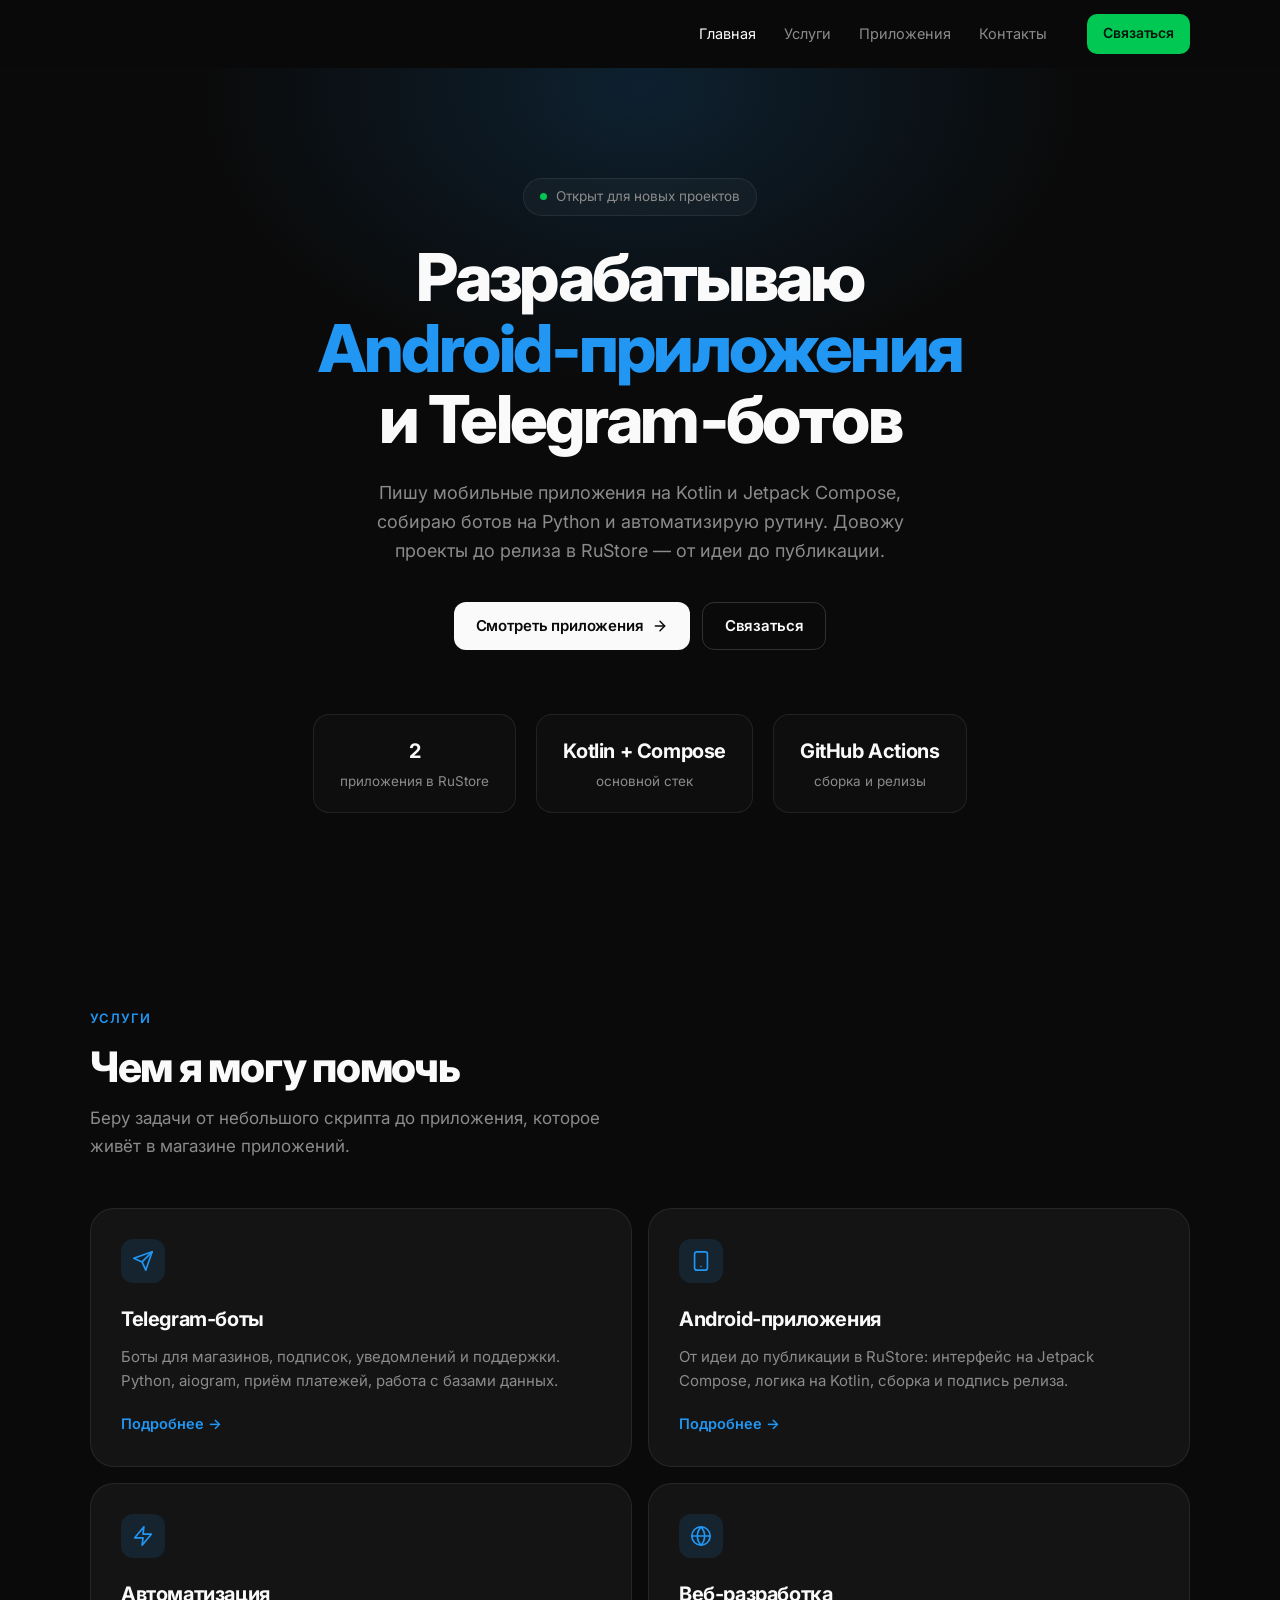
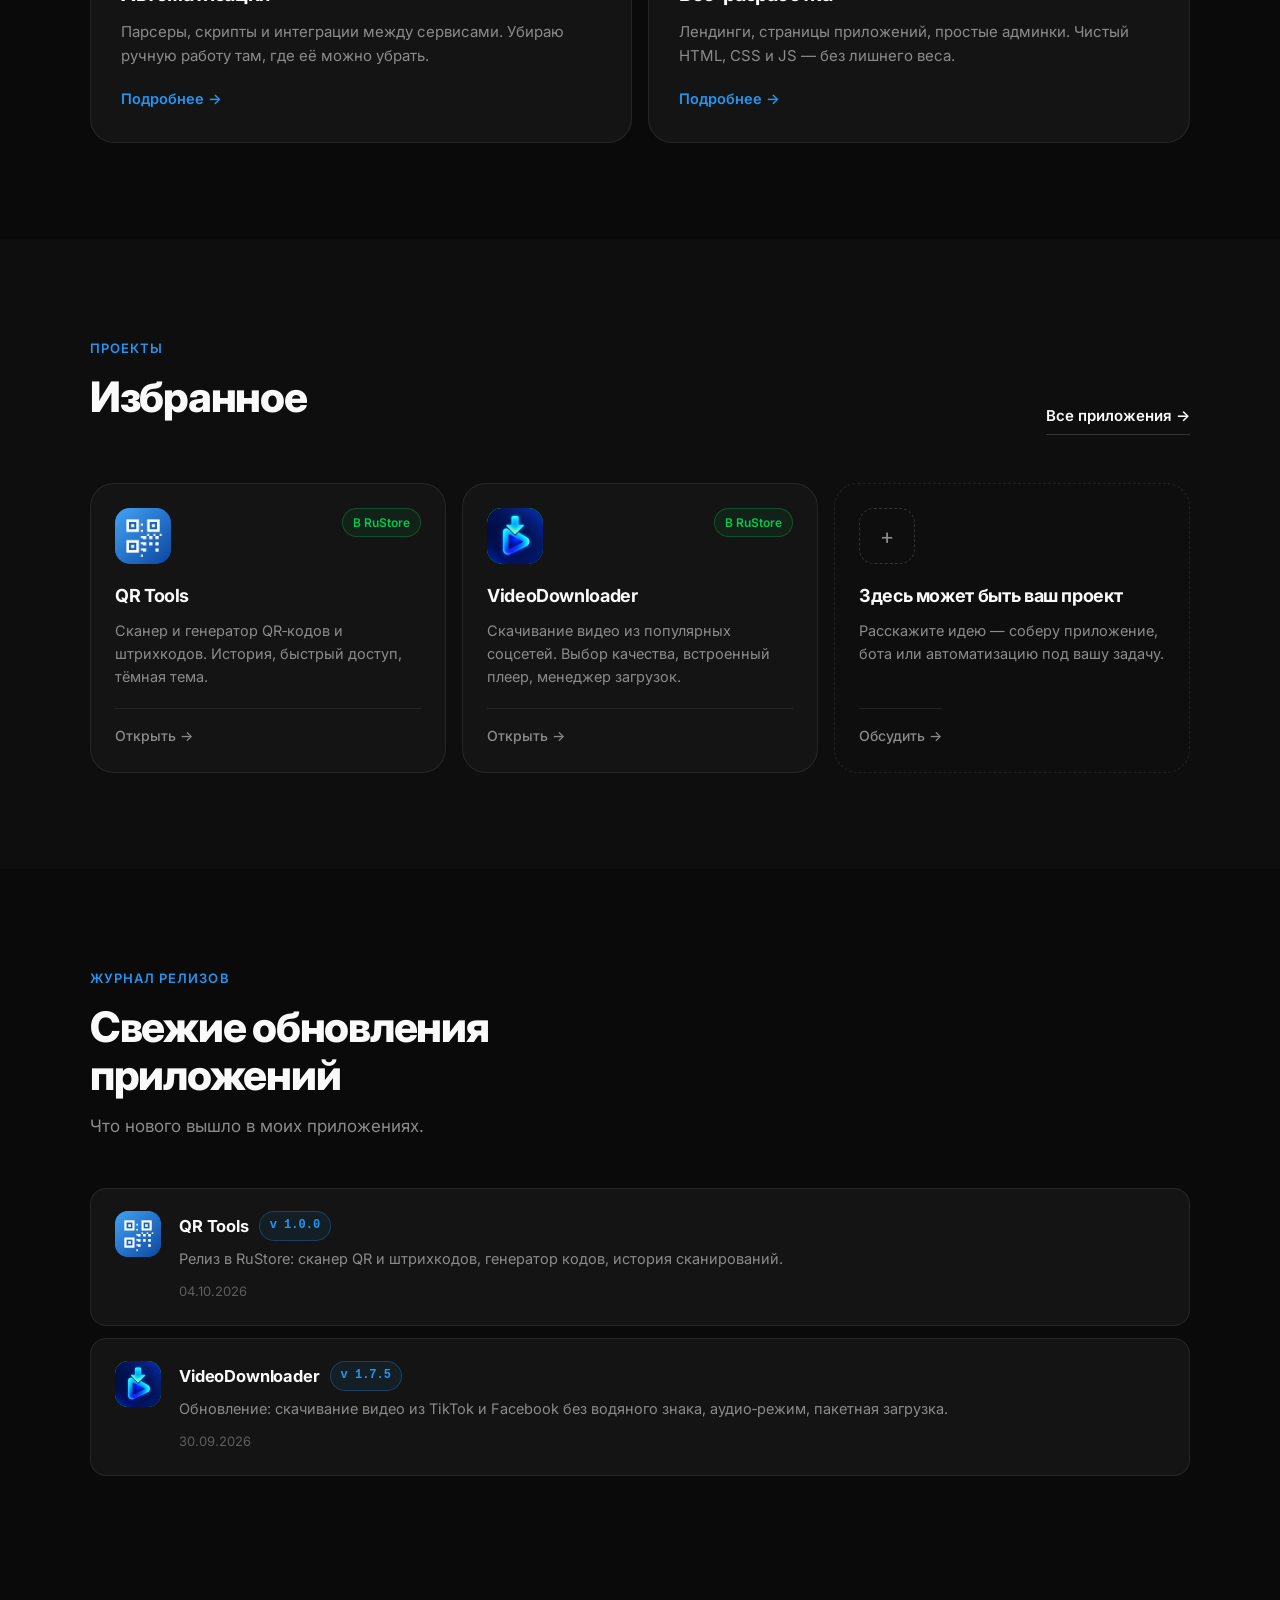
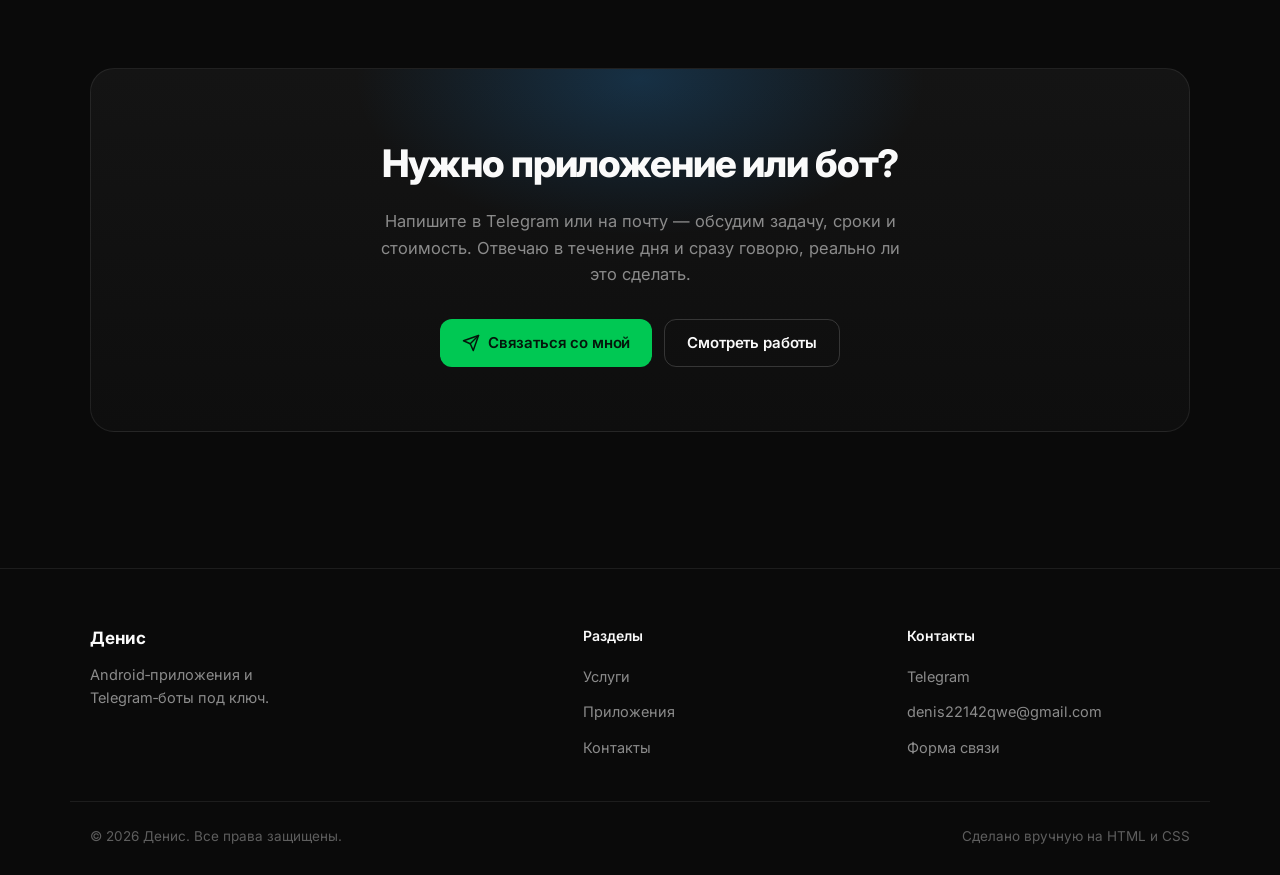
==== index.html @ f5b1c67b "Add files via upload" ====
<!DOCTYPE html>
<html lang="ru">
<head>
<meta charset="UTF-8">
<meta name="viewport" content="width=device-width, initial-scale=1">
<meta name="theme-color" content="#0A0A0A">
<title>Денис — Android-разработчик и Telegram-боты</title>
<meta name="description" content="Разработка Android-приложений на Kotlin и Telegram-ботов на Python. Публикация в RuStore под ключ. Скачать APK и связаться напрямую.">
<meta name="keywords" content="android разработчик, telegram бот, kotlin, jetpack compose, python, rustore, разработка приложений, автоматизация">

<!-- Подтверждение прав в Яндекс.Вебмастере -->
<meta name="yandex-verification" content="f830a8790a39e8c9" />
  
<link rel="preconnect" href="https://fonts.googleapis.com">
<link rel="preconnect" href="https://fonts.gstatic.com" crossorigin>
<link href="https://fonts.googleapis.com/css2?family=Inter:wght@400;500;600;700;800&display=swap" rel="stylesheet">

<link rel="icon" href="data:image/svg+xml,<svg xmlns='http://www.w3.org/2000/svg' viewBox='0 0 100 100'><rect width='100' height='100' rx='24' fill='%232196F3'/><text x='50' y='70' font-size='58' font-family='Arial' font-weight='bold' fill='white' text-anchor='middle'>Д</text></svg>">

<link rel="stylesheet" href="assets/css/style.css">
</head>
<body>

<!-- ==================== ШАПКА ==================== -->
<header class="header" id="header">
  <div class="container header__inner">

    <nav class="nav" id="nav">
      <ul class="nav__list">
        <li><a class="nav__link is-active" href="index.html">Главная</a></li>
        <li><a class="nav__link" href="services.html">Услуги</a></li>
        <li><a class="nav__link" href="apps.html">Приложения</a></li>
        <li><a class="nav__link" href="contacts.html">Контакты</a></li>
      </ul>
      <button class="btn btn--primary btn--sm nav__cta js-contact">Связаться</button>
    </nav>

    <button class="burger" id="burger" aria-label="Открыть меню" aria-expanded="false" aria-controls="nav">
      <span></span><span></span><span></span>
    </button>

  </div>
</header>

<main>

  <!-- ==================== HERO ==================== -->
  <section class="hero">
    <div class="container hero__inner">

      <div class="hero__badge reveal">
        <span class="dot"></span>
        Открыт для новых проектов
      </div>

      <h1 class="hero__title reveal" style="transition-delay:.06s">
        Разрабатываю <span class="text-accent">Android‑приложения</span><br>
        и Telegram‑ботов
      </h1>

      <p class="hero__subtitle reveal" style="transition-delay:.12s">
        Пишу мобильные приложения на Kotlin и Jetpack Compose, собираю ботов на Python
        и автоматизирую рутину. Довожу проекты до релиза в RuStore — от идеи до публикации.
      </p>

      <div class="hero__actions reveal" style="transition-delay:.18s">
        <a href="apps.html" class="btn btn--light">
          Смотреть приложения
          <svg width="16" height="16" viewBox="0 0 24 24" fill="none" stroke="currentColor" stroke-width="2.2" stroke-linecap="round" stroke-linejoin="round"><path d="M5 12h14"/><path d="m12 5 7 7-7 7"/></svg>
        </a>
        <button class="btn btn--ghost js-contact">Связаться</button>
      </div>

      <div class="hero__stats reveal" style="transition-delay:.24s">
        <div class="stat">
          <div class="stat__value">2</div>
          <div class="stat__label">приложения в RuStore</div>
        </div>
        <div class="stat">
          <div class="stat__value">Kotlin + Compose</div>
          <div class="stat__label">основной стек</div>
        </div>
        <div class="stat">
          <div class="stat__value">GitHub Actions</div>
          <div class="stat__label">сборка и релизы</div>
        </div>
      </div>

    </div>
  </section>

  <!-- ==================== УСЛУГИ ==================== -->
  <section class="section">
    <div class="container">

      <div class="section-head reveal">
        <span class="eyebrow">Услуги</span>
        <h2 class="section-title">Чем я могу помочь</h2>
        <p class="section-sub">Беру задачи от небольшого скрипта до приложения, которое живёт в магазине приложений.</p>
      </div>

      <div class="bento">

        <a href="services.html#bots" class="card reveal">
          <div class="card__icon">
            <svg viewBox="0 0 24 24" fill="none" stroke="currentColor" stroke-width="1.8" stroke-linecap="round" stroke-linejoin="round"><path d="M22 2 11 13"/><path d="M22 2 15 22l-4-9-9-4 20-7z"/></svg>
          </div>
          <h3 class="card__title">Telegram‑боты</h3>
          <p class="card__text">Боты для магазинов, подписок, уведомлений и поддержки. Python, aiogram, приём платежей, работа с базами данных.</p>
          <span class="card__link">Подробнее →</span>
        </a>

        <a href="services.html#android" class="card reveal" style="transition-delay:.08s">
          <div class="card__icon">
            <svg viewBox="0 0 24 24" fill="none" stroke="currentColor" stroke-width="1.8" stroke-linecap="round" stroke-linejoin="round"><rect x="5" y="2" width="14" height="20" rx="2.5"/><path d="M12 18h.01"/></svg>
          </div>
          <h3 class="card__title">Android‑приложения</h3>
          <p class="card__text">От идеи до публикации в RuStore: интерфейс на Jetpack Compose, логика на Kotlin, сборка и подпись релиза.</p>
          <span class="card__link">Подробнее →</span>
        </a>

        <a href="services.html#automation" class="card reveal" style="transition-delay:.16s">
          <div class="card__icon">
            <svg viewBox="0 0 24 24" fill="none" stroke="currentColor" stroke-width="1.8" stroke-linecap="round" stroke-linejoin="round"><polygon points="13 2 3 14 12 14 11 22 21 10 12 10 13 2"/></svg>
          </div>
          <h3 class="card__title">Автоматизация</h3>
          <p class="card__text">Парсеры, скрипты и интеграции между сервисами. Убираю ручную работу там, где её можно убрать.</p>
          <span class="card__link">Подробнее →</span>
        </a>

        <a href="services.html#web" class="card reveal" style="transition-delay:.24s">
          <div class="card__icon">
            <svg viewBox="0 0 24 24" fill="none" stroke="currentColor" stroke-width="1.8" stroke-linecap="round" stroke-linejoin="round"><circle cx="12" cy="12" r="10"/><path d="M2 12h20"/><path d="M12 2a15.3 15.3 0 0 1 4 10 15.3 15.3 0 0 1-4 10 15.3 15.3 0 0 1-4-10 15.3 15.3 0 0 1 4-10z"/></svg>
          </div>
          <h3 class="card__title">Веб‑разработка</h3>
          <p class="card__text">Лендинги, страницы приложений, простые админки. Чистый HTML, CSS и JS — без лишнего веса.</p>
          <span class="card__link">Подробнее →</span>
        </a>

      </div>
    </div>
  </section>

  <!-- ==================== ИЗБРАННЫЕ ПРОЕКТЫ ==================== -->
  <section class="section section--soft">
    <div class="container">

      <div class="section-head section-head--row reveal">
        <div>
          <span class="eyebrow">Проекты</span>
          <h2 class="section-title">Избранное</h2>
        </div>
        <a href="apps.html" class="link-arrow">Все приложения →</a>
      </div>

      <div class="grid grid--3">

        <a href="apps.html#qr-tools" class="app-card reveal">
          <div class="app-card__head">
            <div class="app-icon app-icon--qr">
              <img src="assets/img/apps/qr-tools/0.png" alt="QR Tools">
            </div>
            <span class="badge badge--green">В RuStore</span>
          </div>
          <h3 class="app-card__title">QR Tools</h3>
          <p class="app-card__text">Сканер и генератор QR‑кодов и штрихкодов. История, быстрый доступ, тёмная тема.</p>
          <div class="app-card__foot">
            <span class="app-card__more">Открыть →</span>
          </div>
        </a>

        <a href="apps.html#video-downloader" class="app-card reveal" style="transition-delay:.08s">
          <div class="app-card__head">
            <div class="app-icon app-icon--vd">
              <img src="assets/img/apps/video-downloader/0.png" alt="VideoDownloader">
            </div>
            <span class="badge badge--green">В RuStore</span>
          </div>
          <h3 class="app-card__title">VideoDownloader</h3>
          <p class="app-card__text">Скачивание видео из популярных соцсетей. Выбор качества, встроенный плеер, менеджер загрузок.</p>
          <div class="app-card__foot">
            <span class="app-card__more">Открыть →</span>
          </div>
        </a>

        <button class="app-card app-card--empty reveal js-contact" style="transition-delay:.16s">
          <div class="app-card__head">
            <div class="app-icon app-icon--empty">+</div>
          </div>
          <h3 class="app-card__title">Здесь может быть ваш проект</h3>
          <p class="app-card__text">Расскажите идею — соберу приложение, бота или автоматизацию под вашу задачу.</p>
          <div class="app-card__foot">
            <span class="app-card__more">Обсудить →</span>
          </div>
        </button>

      </div>
    </div>
  </section>

  <!-- ==================== СВЕЖИЕ ОБНОВЛЕНИЯ ==================== -->
  <section class="section">
    <div class="container">

      <div class="section-head reveal">
        <span class="eyebrow">Журнал релизов</span>
        <h2 class="section-title">Свежие обновления приложений</h2>
        <p class="section-sub">Что нового вышло в моих приложениях.</p>
      </div>

      <div class="updates">

        <article class="update reveal">
          <div class="app-icon app-icon--qr app-icon--sm">
            <img src="assets/img/apps/qr-tools/0.png" alt="">
          </div>
          <div class="update__body">
            <div class="update__top">
              <h3 class="update__title">QR Tools</h3>
              <span class="badge badge--version">v 1.0.0</span>
            </div>
            <p class="update__text">Релиз в RuStore: сканер QR и штрихкодов, генератор кодов, история сканирований.</p>
            <time class="update__date">04.10.2026</time>
          </div>
        </article>

        <article class="update reveal" style="transition-delay:.08s">
          <div class="app-icon app-icon--vd app-icon--sm">
            <img src="assets/img/apps/video-downloader/0.png" alt="">
          </div>
          <div class="update__body">
            <div class="update__top">
              <h3 class="update__title">VideoDownloader</h3>
              <span class="badge badge--version">v 1.7.5</span>
            </div>
            <p class="update__text">Обновление: скачивание видео из TikTok и Facebook без водяного знака, аудио‑режим, пакетная загрузка.</p>
            <time class="update__date">30.09.2026</time>
          </div>
        </article>

      </div>
    </div>
  </section>

  <!-- ==================== CTA ==================== -->
  <section class="section">
    <div class="container">
      <div class="cta reveal">
        <div class="cta__glow"></div>
        <h2 class="cta__title">Нужно приложение или бот?</h2>
        <p class="cta__text">
          Напишите в Telegram или на почту — обсудим задачу, сроки и стоимость.
          Отвечаю в течение дня и сразу говорю, реально ли это сделать.
        </p>
        <div class="cta__actions">
          <button class="btn btn--primary js-contact">
            <svg width="18" height="18" viewBox="0 0 24 24" fill="none" stroke="currentColor" stroke-width="2" stroke-linecap="round" stroke-linejoin="round"><path d="M22 2 11 13"/><path d="M22 2 15 22l-4-9-9-4 20-7z"/></svg>
            Связаться со мной
          </button>
          <a href="apps.html" class="btn btn--ghost">Смотреть работы</a>
        </div>
      </div>
    </div>
  </section>

</main>

<!-- ==================== ПОДВАЛ ==================== -->
<footer class="footer">
  <div class="container footer__inner">

    <div class="footer__col">
      <div class="footer__brand">Денис</div>
      <p class="footer__desc">Android‑приложения и Telegram‑боты под ключ.</p>
    </div>

    <div class="footer__col">
      <h4 class="footer__title">Разделы</h4>
      <ul class="footer__list">
        <li><a href="services.html">Услуги</a></li>
        <li><a href="apps.html">Приложения</a></li>
        <li><a href="contacts.html">Контакты</a></li>
      </ul>
    </div>

    <div class="footer__col">
      <h4 class="footer__title">Контакты</h4>
      <ul class="footer__list">
        <li><a href="https://t.me/Lucifer_Denicca_22142" target="_blank" rel="noopener">Telegram</a></li>
        <li><a href="mailto:denis22142qwe@gmail.com">denis22142qwe@gmail.com</a></li>
        <li><a href="contacts.html">Форма связи</a></li>
      </ul>
    </div>

  </div>

  <div class="container footer__bottom">
    <span>© <span id="year">2025</span> Денис. Все права защищены.</span>
    <span class="footer__made">Сделано вручную на HTML и CSS</span>
  </div>
</footer>

<!-- ==================== МОДАЛКА КОНТАКТОВ ==================== -->
<div class="modal" id="contactModal" aria-hidden="true">
  <div class="modal__overlay" data-close></div>
  <div class="modal__panel" role="dialog" aria-modal="true" aria-labelledby="contactModalTitle">
    <button class="modal__close" data-close aria-label="Закрыть">
      <svg width="18" height="18" viewBox="0 0 24 24" fill="none" stroke="currentColor" stroke-width="2" stroke-linecap="round" stroke-linejoin="round"><path d="M18 6 6 18"/><path d="m6 6 12 12"/></svg>
    </button>

    <h3 class="modal__title" id="contactModalTitle">Связаться со мной</h3>
    <p class="modal__text">Выберите удобный способ — отвечу в течение дня.</p>

    <div class="contact-grid">

      <a href="https://t.me/Lucifer_Denicca_22142" target="_blank" rel="noopener" class="contact-item">
        <div class="contact-item__icon contact-item__icon--tg">
          <svg viewBox="0 0 24 24" fill="currentColor"><path d="M9.78 18.65l.28-4.23 7.68-6.92c.34-.31-.07-.46-.52-.19L7.74 13.3 3.64 12c-.88-.25-.89-.86.2-1.3l15.97-6.16c.73-.33 1.43.18 1.15 1.3l-2.72 12.81c-.19.91-.74 1.13-1.5.71L12.6 16.3l-1.99 1.93c-.23.23-.42.42-.83.42z"/></svg>
        </div>
        <div>
          <div class="contact-item__name">Telegram</div>
          <div class="contact-item__value">@Lucifer_Denicca_22142</div>
        </div>
      </a>

      <a href="mailto:denis22142qwe@gmail.com" class="contact-item">
        <div class="contact-item__icon contact-item__icon--email">
          <svg viewBox="0 0 24 24" fill="none" stroke="currentColor" stroke-width="2" stroke-linecap="round" stroke-linejoin="round"><rect x="2" y="4" width="20" height="16" rx="2"/><path d="m22 7-10 7L2 7"/></svg>
        </div>
        <div>
          <div class="contact-item__name">Email</div>
          <div class="contact-item__value">denis22142qwe@gmail.com</div>
        </div>
      </a>

      <a href="https://vk.ru/lucifer_22142" target="_blank" rel="noopener" class="contact-item">
        <div class="contact-item__icon contact-item__icon--vk">VK</div>
        <div>
          <div class="contact-item__name">ВКонтакте</div>
          <div class="contact-item__value">vk.ru/lucifer_22142</div>
        </div>
      </a>

      <a href="viber://chat?number=%2B375295817109" class="contact-item">
        <div class="contact-item__icon contact-item__icon--viber">
          <svg viewBox="0 0 24 24" fill="currentColor"><path d="M12 1C6.5 1 2 5.1 2 10.2c0 2.9 1.5 5.5 3.9 7.2v3.3c0 .7.8 1.1 1.4.7l3.4-2.3c.4.1.9.1 1.3.1 5.5 0 10-4.1 10-9.2S17.5 1 12 1zm3.6 12.6c-.3.8-1.6 1.5-2.2 1.6-.6.1-1.3.2-4-1-2.7-1.2-4.4-4-4.6-4.2-.1-.2-1-1.3-1-2.5s.6-1.8.9-2c.3-.3.6-.3.8-.3h.6c.2 0 .4 0 .6.5l.8 2c.1.2.1.4 0 .5l-.3.5-.4.5c-.1.1-.3.3-.1.6.2.3.8 1.3 1.7 2.1 1.1 1 2.1 1.3 2.4 1.5.3.1.5.1.7-.1l.9-1c.2-.3.5-.2.7-.1l2 .9c.3.1.5.2.6.3.1.1.1.5-.1 1.3z"/></svg>
        </div>
        <div>
          <div class="contact-item__name">Viber</div>
          <div class="contact-item__value">+375 29 581‑71‑09</div>
        </div>
      </a>

    </div>
  </div>
</div>

<script src="assets/js/main.js"></script>
</body>
</html>
---- assets/css/style.css ----
/* ============================================================
   RESET
   ============================================================ */
*,*::before,*::after{box-sizing:border-box;margin:0;padding:0}

:root{
  --bg:#0A0A0A;
  --bg-soft:#0E0E0E;
  --card:#141414;
  --card-hover:#1A1A1A;
  --border:rgba(255,255,255,.08);
  --border-strong:rgba(255,255,255,.16);
  --text:#FAFAFA;
  --muted:#8B8B8B;
  --accent:#2196F3;
  --green:#00C853;
  --r-sm:12px;
  --r:16px;
  --r-lg:24px;
  --container:1140px;
  --ease:cubic-bezier(.22,.61,.36,1);
}

html{scroll-behavior:smooth;-webkit-text-size-adjust:100%}

body{
  font-family:'Inter',-apple-system,BlinkMacSystemFont,'Segoe UI',Roboto,sans-serif;
  background:var(--bg);
  color:var(--text);
  line-height:1.6;
  font-size:16px;
  -webkit-font-smoothing:antialiased;
  -moz-osx-font-smoothing:grayscale;
  overflow-x:hidden;
}

img,svg{display:block;max-width:100%}
a{color:inherit;text-decoration:none}
ul{list-style:none}
button{font:inherit;background:none;border:none;color:inherit;cursor:pointer}

::selection{background:var(--accent);color:#fff}

::-webkit-scrollbar{width:10px}
::-webkit-scrollbar-track{background:var(--bg)}
::-webkit-scrollbar-thumb{background:#262626;border-radius:10px}
::-webkit-scrollbar-thumb:hover{background:#333}

/* ============================================================
   LAYOUT
   ============================================================ */
.container{
  width:100%;
  max-width:var(--container);
  margin:0 auto;
  padding:0 20px;
}

.section{padding:96px 0}
.section--soft{background:var(--bg-soft)}

.section-head{max-width:640px;margin-bottom:48px}
.section-head--row{
  max-width:none;
  display:flex;align-items:flex-end;justify-content:space-between;
  gap:24px;flex-wrap:wrap;
}

.eyebrow{
  display:inline-block;
  font-size:13px;font-weight:600;
  letter-spacing:.08em;text-transform:uppercase;
  color:var(--accent);
  margin-bottom:14px;
}

.section-title{
  font-size:clamp(28px,4vw,42px);
  font-weight:800;
  letter-spacing:-.03em;
  line-height:1.15;
  margin-bottom:14px;
}

.section-sub{
  color:var(--muted);
  font-size:17px;
  max-width:560px;
}

.text-accent{color:var(--accent)}

.link-arrow{
  font-size:15px;font-weight:600;
  color:var(--text);
  padding-bottom:6px;
  border-bottom:1px solid var(--border-strong);
  transition:color .2s var(--ease),border-color .2s var(--ease);
}
.link-arrow:hover{color:var(--accent);border-color:var(--accent)}

/* ============================================================
   КНОПКИ
   ============================================================ */
.btn{
  display:inline-flex;align-items:center;justify-content:center;gap:8px;
  min-height:48px;padding:0 22px;
  border-radius:var(--r-sm);
  font-size:15px;font-weight:600;
  letter-spacing:-.01em;
  cursor:pointer;
  white-space:nowrap;
  transition:transform .2s var(--ease),background .2s var(--ease),
             box-shadow .3s var(--ease),border-color .2s var(--ease);
}
.btn:active{transform:scale(.97)}

.btn--primary{background:var(--green);color:#04160B}
.btn--primary:hover{
  background:#00E05E;
  box-shadow:0 10px 34px -10px rgba(0,200,83,.7);
}

.btn--light{background:#FAFAFA;color:#0A0A0A}
.btn--light:hover{
  background:#fff;
  box-shadow:0 10px 34px -12px rgba(255,255,255,.4);
}

.btn--ghost{
  background:transparent;color:var(--text);
  border:1px solid var(--border-strong);
}
.btn--ghost:hover{
  background:rgba(255,255,255,.06);
  border-color:rgba(255,255,255,.3);
}

.btn--sm{min-height:40px;padding:0 16px;font-size:14px;border-radius:10px}

/* ============================================================
   ШАПКА
   ============================================================ */
.header{
  position:sticky;top:0;z-index:100;
  height:68px;
  background:rgba(10,10,10,.72);
  backdrop-filter:blur(14px);
  -webkit-backdrop-filter:blur(14px);
  border-bottom:1px solid transparent;
  transition:border-color .3s var(--ease),background .3s var(--ease);
}
.header.is-scrolled{border-bottom-color:var(--border)}

.header__inner{
  height:100%;
  display:flex;align-items:center;justify-content:flex-end;gap:24px;
}

.nav{display:flex;align-items:center;gap:28px}
.nav__list{display:flex;align-items:center;gap:4px}

.nav__link{
  display:inline-block;
  padding:8px 12px;border-radius:8px;
  font-size:14.5px;color:var(--muted);
  transition:color .2s var(--ease),background .2s var(--ease);
}
.nav__link:hover{color:var(--text);background:rgba(255,255,255,.05)}
.nav__link.is-active{color:var(--text)}

/* Бургер */
.burger{
  display:none;
  width:44px;height:44px;
  border-radius:10px;
  position:relative;
  flex-shrink:0;
}
.burger span{
  position:absolute;left:12px;right:12px;height:2px;
  background:var(--text);border-radius:2px;
  transition:transform .3s var(--ease),opacity .2s var(--ease);
}
.burger span:nth-child(1){top:16px}
.burger span:nth-child(2){top:21px}
.burger span:nth-child(3){top:26px}
.burger.is-open span:nth-child(1){transform:translateY(5px) rotate(45deg)}
.burger.is-open span:nth-child(2){opacity:0}
.burger.is-open span:nth-child(3){transform:translateY(-5px) rotate(-45deg)}

/* ============================================================
   HERO
   ============================================================ */
.hero{
  position:relative;
  padding:110px 0 96px;
  overflow:hidden;
}
.hero::before{
  content:'';
  position:absolute;top:-300px;left:50%;
  transform:translateX(-50%);
  width:960px;height:640px;
  background:radial-gradient(ellipse at center,rgba(33,150,243,.16),transparent 65%);
  pointer-events:none;
}
.hero__inner{position:relative;text-align:center}

.hero--page{padding:80px 0 40px}
.hero--page::before{opacity:.7}

.hero__badge{
  display:inline-flex;align-items:center;gap:9px;
  padding:7px 16px;margin-bottom:26px;
  border:1px solid var(--border);
  border-radius:100px;
  background:rgba(255,255,255,.03);
  font-size:13.5px;color:var(--muted);
}
.hero__badge .dot{
  width:7px;height:7px;border-radius:50%;
  background:var(--green);
  box-shadow:0 0 0 0 rgba(0,200,83,.6);
  animation:pulse 2.2s infinite;
}
@keyframes pulse{
  0%{box-shadow:0 0 0 0 rgba(0,200,83,.55)}
  70%{box-shadow:0 0 0 9px rgba(0,200,83,0)}
  100%{box-shadow:0 0 0 0 rgba(0,200,83,0)}
}

.hero__title{
  font-size:clamp(34px,6.2vw,66px);
  font-weight:800;
  letter-spacing:-.04em;
  line-height:1.08;
  margin-bottom:24px;
}

.hero__subtitle{
  max-width:600px;
  margin:0 auto 36px;
  font-size:clamp(16px,1.6vw,18px);
  color:var(--muted);
}

.hero__actions{
  display:flex;justify-content:center;gap:12px;flex-wrap:wrap;
  margin-bottom:64px;
}

.hero__stats{
  display:flex;justify-content:center;gap:20px;flex-wrap:wrap;
}
.stat{
  min-width:170px;
  padding:20px 26px;
  border:1px solid var(--border);
  border-radius:var(--r);
  background:rgba(255,255,255,.02);
}
.stat__value{
  font-size:20px;font-weight:700;
  letter-spacing:-.02em;
  margin-bottom:4px;
}
.stat__label{font-size:13.5px;color:var(--muted)}

/* ============================================================
   BENTO / КАРТОЧКИ УСЛУГ
   ============================================================ */
.bento{
  display:grid;
  grid-template-columns:repeat(2,1fr);
  gap:16px;
}

.card{
  position:relative;
  padding:30px;
  border:1px solid var(--border);
  border-radius:var(--r-lg);
  background:var(--card);
  overflow:hidden;
  transition:border-color .3s var(--ease),background .3s var(--ease),transform .3s var(--ease);
}
.card::after{
  content:'';
  position:absolute;inset:0;
  background:radial-gradient(420px circle at var(--mx,50%) var(--my,0%),rgba(33,150,243,.1),transparent 45%);
  opacity:0;transition:opacity .35s var(--ease);
  pointer-events:none;
}
.card:hover{
  border-color:var(--border-strong);
  background:var(--card-hover);
  transform:translateY(-3px);
}
.card:hover::after{opacity:1}

.card__icon{
  width:44px;height:44px;
  border-radius:12px;
  display:grid;place-items:center;
  background:rgba(33,150,243,.12);
  color:var(--accent);
  margin-bottom:20px;
}
.card__icon svg{width:22px;height:22px}

.card__title{
  font-size:20px;font-weight:700;
  letter-spacing:-.02em;
  margin-bottom:10px;
}
.card__text{
  color:var(--muted);
  font-size:15px;
  margin-bottom:18px;
}
.card__link{
  font-size:14.5px;font-weight:600;
  color:var(--accent);
}

/* ============================================================
   СЕТКА ПРИЛОЖЕНИЙ (главная)
   ============================================================ */
.grid{display:grid;gap:16px}
.grid--3{grid-template-columns:repeat(3,1fr)}

.app-card{
  display:flex;flex-direction:column;
  padding:24px;
  border:1px solid var(--border);
  border-radius:var(--r-lg);
  background:var(--card);
  text-align:left;
  transition:border-color .3s var(--ease),background .3s var(--ease),transform .3s var(--ease);
}
.app-card:hover{
  border-color:var(--border-strong);
  background:var(--card-hover);
  transform:translateY(-4px);
}

.app-card__head{
  display:flex;align-items:flex-start;justify-content:space-between;
  gap:12px;margin-bottom:18px;
}

.app-card__title{
  font-size:18px;font-weight:700;
  letter-spacing:-.02em;
  margin-bottom:8px;
}
.app-card__text{
  color:var(--muted);font-size:14.5px;
  flex:1;margin-bottom:20px;
}
.app-card__foot{
  display:flex;align-items:center;justify-content:space-between;
  padding-top:16px;
  border-top:1px solid var(--border);
  font-size:14px;
}
.app-card__more{color:var(--muted);font-weight:500;transition:color .2s var(--ease)}
.app-card:hover .app-card__more{color:var(--accent)}

.app-card--empty{
  border-style:dashed;
  background:transparent;
  cursor:pointer;
  font-family:inherit;
}
.app-card--empty:hover{background:rgba(255,255,255,.02)}

/* Иконки приложений */
.app-icon{
  width:56px;height:56px;
  border-radius:15px;
  display:grid;place-items:center;
  font-size:17px;font-weight:800;
  letter-spacing:-.02em;
  color:#fff;
  flex-shrink:0;
  overflow:hidden;
  position:relative;
}
.app-icon--sm{width:46px;height:46px;border-radius:13px;font-size:14px}

.app-icon--qr{background:linear-gradient(135deg,#2196F3,#0D47A1)}
.app-icon--vd{background:linear-gradient(135deg,#00C853,#00796B)}
.app-icon--soon{background:linear-gradient(135deg,#3A3A3A,#1E1E1E);color:var(--muted)}
.app-icon--empty{
  background:transparent;
  border:1px dashed var(--border-strong);
  color:var(--muted);
  font-weight:400;font-size:22px;
}

.app-icon img{
  width:100%;height:100%;
  object-fit:cover;
  object-position:center;
  border-radius:inherit;
  display:block;
}

/* ============================================================
   БЕЙДЖИ
   ============================================================ */
.badge{
  display:inline-flex;align-items:center;
  padding:4px 10px;border-radius:100px;
  font-size:12px;font-weight:600;
  border:1px solid var(--border);
  color:var(--muted);
  white-space:nowrap;
}
.badge--green{
  color:var(--green);
  border-color:rgba(0,200,83,.3);
  background:rgba(0,200,83,.08);
}
.badge--version{
  color:var(--accent);
  border-color:rgba(33,150,243,.3);
  background:rgba(33,150,243,.08);
  font-family:ui-monospace,SFMono-Regular,Menlo,monospace;
}

/* ============================================================
   ОБНОВЛЕНИЯ
   ============================================================ */
.updates{
  display:flex;flex-direction:column;gap:12px;
}

.update{
  display:flex;align-items:flex-start;gap:18px;
  padding:22px 24px;
  border:1px solid var(--border);
  border-radius:var(--r);
  background:var(--card);
  transition:border-color .3s var(--ease),background .3s var(--ease);
}
.update:hover{border-color:var(--border-strong);background:var(--card-hover)}

.update__body{flex:1;min-width:0}
.update__top{
  display:flex;align-items:center;gap:10px;flex-wrap:wrap;
  margin-bottom:6px;
}
.update__title{font-size:16.5px;font-weight:700;letter-spacing:-.01em}
.update__text{color:var(--muted);font-size:14.5px;margin-bottom:8px}
.update__date{font-size:13px;color:#5E5E5E}

/* ============================================================
   ВИТРИНА ПРИЛОЖЕНИЙ (apps.html)
   ============================================================ */
.app-showcase{display:flex;flex-direction:column;gap:20px}

.showcase-item{
  display:grid;
  grid-template-columns:1.1fr 1fr;
  gap:36px;
  padding:32px;
  border:1px solid var(--border);
  border-radius:var(--r-lg);
  background:var(--card);
  transition:border-color .3s var(--ease),background .3s var(--ease);
}
.showcase-item:hover{border-color:var(--border-strong);background:var(--card-hover)}

.showcase-item--soon{border-style:dashed;background:transparent}
.showcase-item--soon:hover{background:rgba(255,255,255,.02)}

.showcase-item__info{display:flex;flex-direction:column;min-width:0}

.showcase-item__head{
  display:flex;align-items:center;gap:12px;margin-bottom:20px;
  flex-wrap:wrap;
}

.showcase-item__title{
  font-size:26px;font-weight:800;letter-spacing:-.025em;
  margin-bottom:12px;
}
.showcase-item__text{
  color:var(--muted);font-size:15.5px;margin-bottom:20px;
}

.feature-list{
  display:flex;flex-direction:column;gap:9px;
  margin-bottom:26px;
  flex:1;
}
.feature-list li{
  position:relative;
  padding-left:24px;
  font-size:14.5px;
  color:#B5B5B5;
}
.feature-list li::before{
  content:'';
  position:absolute;left:4px;top:9px;
  width:6px;height:6px;border-radius:50%;
  background:var(--accent);
}

.showcase-item__actions{display:flex;gap:10px;flex-wrap:wrap}

/* ============================================================
   КАРУСЕЛЬ СКРИНШОТОВ
   ============================================================ */
.shots{
  display:flex;
  flex-direction:column;
  gap:12px;
  min-width:0;
}

.shots__viewport{
  display:grid;
  grid-auto-flow:column;
  grid-auto-columns:calc((100% - 20px) / 3);
  gap:10px;
  overflow-x:auto;
  overflow-y:hidden;
  scroll-snap-type:x mandatory;
  scroll-behavior:smooth;
  padding-bottom:2px;
  scrollbar-width:none;
  -ms-overflow-style:none;
  -webkit-overflow-scrolling:touch;
  overscroll-behavior-x:contain;
}
.shots__viewport::-webkit-scrollbar{display:none}

.shot{
  scroll-snap-align:start;
  aspect-ratio:9/19;
  border-radius:14px;
  background:linear-gradient(160deg,#1E1E1E,#101010);
  border:1px solid var(--border);
  display:grid;place-items:center;
  padding:0;
  overflow:hidden;
  cursor:zoom-in;
  font-family:inherit;
  font-size:11.5px;color:#5E5E5E;
  text-align:center;
  transition:border-color .2s var(--ease),transform .2s var(--ease),box-shadow .3s var(--ease);
}
.shot:hover{
  border-color:var(--border-strong);
  transform:translateY(-2px);
  box-shadow:0 14px 30px -18px rgba(0,0,0,.9);
}
.shot img{
  width:100%;height:100%;
  object-fit:cover;
  object-position:top;
  display:block;
}
.shot--empty{border-style:dashed}
.shot--empty span{font-size:22px;color:#3A3A3A}

.shots__nav{
  display:flex;
  align-items:center;
  justify-content:center;
  gap:12px;
  min-height:36px;
}
.shots:not(.shots--has-overflow) .shots__nav{
  display:none;
}

.shots__arrow{
  width:36px;height:36px;
  border-radius:10px;
  display:grid;place-items:center;
  color:var(--text);
  border:1px solid var(--border);
  background:rgba(255,255,255,.02);
  transition:background .2s var(--ease),border-color .2s var(--ease),opacity .2s var(--ease),transform .2s var(--ease);
}
.shots__arrow:hover:not(:disabled){
  background:rgba(255,255,255,.06);
  border-color:var(--border-strong);
}
.shots__arrow:active:not(:disabled){transform:scale(.94)}
.shots__arrow:disabled{
  opacity:.3;
  cursor:not-allowed;
}
.shots__arrow svg{width:16px;height:16px}

.shots__dots{
  display:flex;
  gap:6px;
  align-items:center;
}
.shots__dot{
  width:6px;height:6px;
  border-radius:50%;
  background:#3A3A3A;
  padding:0;
  transition:background .2s var(--ease),transform .2s var(--ease);
}
.shots__dot.is-active{
  background:var(--accent);
  transform:scale(1.35);
}

/* ============================================================
   ЛАЙТБОКС (увеличение скриншотов)
   ============================================================ */
.lightbox{
  position:fixed;inset:0;z-index:300;
  display:flex;align-items:center;justify-content:center;
  padding:60px 24px;
  background:rgba(0,0,0,.88);
  backdrop-filter:blur(10px);
  -webkit-backdrop-filter:blur(10px);
  opacity:0;visibility:hidden;
  transition:opacity .25s var(--ease),visibility .25s var(--ease);
  cursor:zoom-out;
}
.lightbox.is-open{opacity:1;visibility:visible}

.lightbox__img{
  max-width:100%;
  max-height:100%;
  width:auto;height:auto;
  border-radius:14px;
  box-shadow:0 40px 100px -20px rgba(0,0,0,.9);
  transform:scale(.96);
  transition:transform .3s var(--ease);
  cursor:default;
}
.lightbox.is-open .lightbox__img{transform:none}

.lightbox__close{
  position:absolute;
  top:20px;right:20px;
  width:44px;height:44px;
  border-radius:12px;
  display:grid;place-items:center;
  background:rgba(255,255,255,.08);
  color:#fff;
  transition:background .2s var(--ease);
  cursor:pointer;
  z-index:1;
}
.lightbox__close:hover{background:rgba(255,255,255,.18)}

/* ============================================================
   CTA
   ============================================================ */
.cta{
  position:relative;
  padding:64px 40px;
  border:1px solid var(--border);
  border-radius:var(--r-lg);
  background:linear-gradient(180deg,#141414,#0E0E0E);
  text-align:center;
  overflow:hidden;
}
.cta__glow{
  position:absolute;top:-160px;left:50%;
  transform:translateX(-50%);
  width:620px;height:340px;
  background:radial-gradient(ellipse at center,rgba(33,150,243,.22),transparent 65%);
  pointer-events:none;
}
.cta__title{
  position:relative;
  font-size:clamp(26px,3.6vw,38px);
  font-weight:800;letter-spacing:-.03em;
  margin-bottom:14px;
}
.cta__text{
  position:relative;
  max-width:520px;margin:0 auto 32px;
  color:var(--muted);font-size:16.5px;
}
.cta__actions{
  position:relative;
  display:flex;justify-content:center;gap:12px;flex-wrap:wrap;
}

/* ============================================================
   ПОДВАЛ
   ============================================================ */
.footer{
  border-top:1px solid var(--border);
  padding:56px 0 28px;
  margin-top:40px;
}
.footer__inner{
  display:grid;
  grid-template-columns:1.6fr 1fr 1fr;
  gap:40px;
  padding-bottom:40px;
}
.footer__brand{
  font-size:17px;font-weight:700;letter-spacing:-.01em;
}
.footer__desc{
  color:var(--muted);font-size:14.5px;
  margin-top:10px;max-width:260px;
}
.footer__title{
  font-size:14px;font-weight:600;
  margin-bottom:16px;
}
.footer__list{display:flex;flex-direction:column;gap:10px}
.footer__list a{
  color:var(--muted);font-size:14.5px;
  transition:color .2s var(--ease);
}
.footer__list a:hover{color:var(--text)}

.footer__bottom{
  display:flex;align-items:center;justify-content:space-between;
  gap:16px;flex-wrap:wrap;
  padding-top:24px;
  border-top:1px solid var(--border);
  color:#5E5E5E;font-size:13.5px;
}

/* ============================================================
   МОДАЛКА КОНТАКТОВ
   ============================================================ */
.modal{
  position:fixed;inset:0;z-index:200;
  display:flex;align-items:center;justify-content:center;
  padding:20px;
  opacity:0;visibility:hidden;
  transition:opacity .25s var(--ease),visibility .25s var(--ease);
}
.modal.is-open{opacity:1;visibility:visible}

.modal__overlay{
  position:absolute;inset:0;
  background:rgba(0,0,0,.72);
  backdrop-filter:blur(6px);
  -webkit-backdrop-filter:blur(6px);
}

.modal__panel{
  position:relative;
  width:100%;max-width:480px;
  padding:32px;
  background:#141414;
  border:1px solid var(--border);
  border-radius:var(--r-lg);
  transform:translateY(14px) scale(.98);
  transition:transform .3s var(--ease);
  max-height:calc(100vh - 40px);
  overflow-y:auto;
  box-shadow:0 30px 80px -20px rgba(0,0,0,.7);
}
.modal.is-open .modal__panel{transform:none}

.modal__close{
  position:absolute;top:14px;right:14px;
  width:36px;height:36px;
  border-radius:10px;
  display:grid;place-items:center;
  color:var(--muted);
  transition:background .2s var(--ease),color .2s var(--ease);
}
.modal__close:hover{background:rgba(255,255,255,.06);color:var(--text)}

.modal__title{
  font-size:22px;font-weight:700;letter-spacing:-.02em;
  margin-bottom:8px;
}
.modal__text{color:var(--muted);font-size:15px;margin-bottom:24px}

.contact-grid{display:grid;gap:10px}

.contact-item{
  display:flex;align-items:center;gap:14px;
  padding:14px 16px;
  border:1px solid var(--border);
  border-radius:var(--r);
  background:rgba(255,255,255,.02);
  transition:border-color .2s var(--ease),background .2s var(--ease),transform .2s var(--ease);
}
.contact-item:hover{
  border-color:var(--border-strong);
  background:rgba(255,255,255,.05);
  transform:translateY(-1px);
}

.contact-item__icon{
  width:42px;height:42px;border-radius:11px;
  display:grid;place-items:center;
  color:#fff;font-weight:800;font-size:13px;
  letter-spacing:.02em;
  flex-shrink:0;
}
.contact-item__icon svg{width:20px;height:20px}

.contact-item__icon--tg{background:linear-gradient(135deg,#2AABEE,#229ED9)}
.contact-item__icon--vk{background:#0077FF}
.contact-item__icon--viber{background:linear-gradient(135deg,#7360F2,#5A49D6)}
.contact-item__icon--email{background:linear-gradient(135deg,#4A4A4A,#2A2A2A)}

.contact-item__name{font-size:15px;font-weight:600;margin-bottom:2px}
.contact-item__value{font-size:13.5px;color:var(--muted);word-break:break-all}

/* ============================================================
   АНИМАЦИЯ ПОЯВЛЕНИЯ
   ============================================================ */
.reveal{
  opacity:0;
  transform:translateY(24px);
  transition:opacity .7s var(--ease),transform .7s var(--ease);
}
.reveal.is-visible{opacity:1;transform:none}

/* ============================================================
   АДАПТИВ
   ============================================================ */
@media (max-width:900px){
  .burger{display:block}

  .nav{
    position:fixed;
    top:68px;left:0;right:0;
    flex-direction:column;align-items:stretch;
    gap:0;
    padding:16px 20px 28px;
    background:rgba(10,10,10,.98);
    backdrop-filter:blur(20px);
    -webkit-backdrop-filter:blur(20px);
    border-bottom:1px solid var(--border);
    max-height:calc(100vh - 68px);
    overflow-y:auto;
    opacity:0;
    transform:translateY(-12px);
    pointer-events:none;
    transition:opacity .25s var(--ease),transform .25s var(--ease);
  }
  .nav.is-open{opacity:1;transform:none;pointer-events:auto}

  .nav__list{flex-direction:column;align-items:stretch;gap:2px}
  .nav__link{padding:14px 12px;font-size:16px;border-radius:10px}
  .nav__cta{margin-top:16px;width:100%;min-height:48px}

  body.nav-open{overflow:hidden}

  .section{padding:64px 0}
  .hero{padding:72px 0 64px}
  .hero--page{padding:56px 0 24px}
  .section-head{margin-bottom:32px}

  .bento{grid-template-columns:1fr}
  .grid--3{grid-template-columns:1fr}

  .hero__stats{gap:12px}
  .stat{flex:1;min-width:140px;padding:16px 18px}

  .showcase-item{grid-template-columns:1fr;gap:24px;padding:24px}
  .showcase-item__title{font-size:22px}

  .footer__inner{grid-template-columns:1fr;gap:32px}
  .cta{padding:44px 24px}
}

@media (max-width:560px){
  .hero__actions{flex-direction:column;align-items:stretch}
  .hero__actions .btn{width:100%}
  .cta__actions{flex-direction:column;align-items:stretch}
  .cta__actions .btn{width:100%}
  .update{padding:18px}
  .update .app-icon{display:none}
  .footer__bottom{flex-direction:column;align-items:flex-start}

  .shots__viewport{
    grid-auto-columns:64%;
  }

  .modal{padding:12px}
  .modal__panel{padding:24px 20px}
  .contact-item{padding:12px 14px}
  .contact-item__icon{width:38px;height:38px}

  .lightbox{padding:52px 16px}
  .lightbox__close{top:12px;right:12px}
}

/* Уважаем настройку "меньше движения" */
@media (prefers-reduced-motion:reduce){
  html{scroll-behavior:auto}
  .reveal{opacity:1;transform:none;transition:none}
  .hero__badge .dot{animation:none}
  .shots__viewport{scroll-behavior:auto}
  *{transition-duration:.01ms !important}
}

/* ============================================================
   SERVICES.HTML — блоки услуг, таймлайн, плитки, FAQ
   ============================================================ */

/* ---------- Блоки услуг ---------- */
.service-list{
  display:flex;
  flex-direction:column;
  gap:20px;
}

.service-block{
  display:grid;
  grid-template-columns:1.2fr 1fr;
  gap:40px;
  padding:36px;
  border:1px solid var(--border);
  border-radius:var(--r-lg);
  background:var(--card);
  transition:border-color .3s var(--ease),background .3s var(--ease);
}
.service-block:hover{
  border-color:var(--border-strong);
  background:var(--card-hover);
}

.service-block__info{
  display:flex;
  flex-direction:column;
  min-width:0;
}

.service-block__head{
  display:flex;
  align-items:center;
  gap:14px;
  margin-bottom:18px;
}

.service-block__num{
  width:44px;height:44px;
  border-radius:12px;
  display:grid;place-items:center;
  font-size:14px;font-weight:800;
  letter-spacing:.02em;
  background:linear-gradient(135deg,rgba(33,150,243,.22),rgba(33,150,243,.05));
  color:#7FC4F5;
  border:1px solid rgba(33,150,243,.28);
}

.service-block__title{
  font-size:26px;
  font-weight:800;
  letter-spacing:-.025em;
  margin-bottom:12px;
}

.service-block__text{
  color:var(--muted);
  font-size:15.5px;
  margin-bottom:20px;
}

/* Список с галочками */
.check-list{
  display:flex;
  flex-direction:column;
  gap:9px;
  margin-bottom:22px;
}
.check-list li{
  position:relative;
  padding-left:26px;
  font-size:14.5px;
  color:#B5B5B5;
  line-height:1.55;
}
.check-list li::before{
  content:'';
  position:absolute;
  left:2px;top:6px;
  width:14px;height:14px;
  border-radius:50%;
  background:rgba(0,200,83,.14);
}
.check-list li::after{
  content:'';
  position:absolute;
  left:6px;top:8px;
  width:4px;height:7px;
  border-right:2px solid var(--green);
  border-bottom:2px solid var(--green);
  transform:rotate(45deg);
}

/* Пара «Зависит от / Сроки» */
.service-meta{
  display:grid;
  grid-template-columns:1fr 1fr;
  gap:20px;
  padding-top:20px;
  border-top:1px solid var(--border);
  margin-bottom:22px;
}
.service-meta__label{
  font-size:12px;
  text-transform:uppercase;
  letter-spacing:.08em;
  color:#5E5E5E;
  font-weight:600;
  margin-bottom:6px;
}
.service-meta__value{
  font-size:14.5px;
  color:#B5B5B5;
  line-height:1.5;
}

/* Визуальная часть */
.service-block__visual{
  display:grid;
  place-items:center;
  min-height:280px;
  border-radius:var(--r);
  background:linear-gradient(160deg,#1A1A1A,#0F0F0F);
  border:1px solid var(--border);
  padding:24px;
  position:relative;
  overflow:hidden;
}

/* Мокап чата */
.mock-chat{
  width:100%;
  max-width:270px;
  display:flex;
  flex-direction:column;
  gap:8px;
}
.mock-bubble{
  padding:10px 14px;
  border-radius:14px;
  font-size:13px;
  line-height:1.45;
  max-width:88%;
}
.mock-bubble--in{
  background:#1E1E1E;
  color:#D5D5D5;
  align-self:flex-start;
  border-bottom-left-radius:4px;
}
.mock-bubble--out{
  background:rgba(33,150,243,.14);
  color:#A7D4F6;
  align-self:flex-end;
  border:1px solid rgba(33,150,243,.25);
  border-bottom-right-radius:4px;
}

/* Мокап телефона */
.mock-phone{
  width:160px;
  aspect-ratio:9/19;
  border-radius:22px;
  background:#0A0A0A;
  border:1.5px solid rgba(255,255,255,.14);
  padding:12px;
  display:flex;
  flex-direction:column;
  gap:8px;
  box-shadow:0 20px 40px -20px rgba(0,0,0,.85);
}
.mock-phone__bar{
  height:8px;
  border-radius:4px;
  background:rgba(255,255,255,.07);
}
.mock-phone__bar--short{width:60%}
.mock-phone__tile{
  flex:1;
  border-radius:10px;
  background:linear-gradient(135deg,rgba(33,150,243,.22),rgba(33,150,243,.04));
  border:1px solid rgba(33,150,243,.18);
}

/* Мокап графа */
.mock-graph{
  width:100%;
  max-width:240px;
  height:auto;
}

/* Мокап мини-сайта */
.mock-web{
  width:100%;
  max-width:270px;
  border-radius:12px;
  background:#0A0A0A;
  border:1px solid rgba(255,255,255,.12);
  overflow:hidden;
  box-shadow:0 20px 40px -20px rgba(0,0,0,.85);
}
.mock-web__chrome{
  display:flex;
  gap:5px;
  padding:10px 12px;
  background:#161616;
  border-bottom:1px solid rgba(255,255,255,.06);
}
.mock-web__chrome span{
  width:8px;height:8px;
  border-radius:50%;
  background:#2A2A2A;
}
.mock-web__body{
  padding:20px 18px;
  display:flex;
  flex-direction:column;
  gap:10px;
}
.mock-web__line{
  height:8px;
  border-radius:4px;
  background:rgba(255,255,255,.08);
}
.mock-web__line--short{width:55%}
.mock-web__btn{
  margin-top:8px;
  width:84px;
  height:26px;
  border-radius:6px;
  background:var(--green);
  opacity:.9;
}

/* ---------- Таймлайн ---------- */
.timeline{
  display:grid;
  grid-template-columns:repeat(4,1fr);
  gap:16px;
  position:relative;
}
.timeline::before{
  content:'';
  position:absolute;
  top:42px;
  left:6%;
  right:6%;
  height:1px;
  background:linear-gradient(to right,transparent,rgba(255,255,255,.14),transparent);
  z-index:0;
}
.timeline__step{
  position:relative;
  padding:22px;
  border:1px solid var(--border);
  border-radius:var(--r);
  background:var(--card);
  z-index:1;
  transition:border-color .3s var(--ease),background .3s var(--ease),transform .3s var(--ease);
}
.timeline__step:hover{
  border-color:var(--border-strong);
  background:var(--card-hover);
  transform:translateY(-3px);
}
.timeline__num{
  width:44px;height:44px;
  border-radius:12px;
  display:grid;place-items:center;
  font-size:15px;font-weight:800;
  background:linear-gradient(135deg,rgba(33,150,243,.25),rgba(33,150,243,.06));
  color:#7FC4F5;
  border:1px solid rgba(33,150,243,.3);
  margin-bottom:14px;
}
.timeline__title{
  font-size:16.5px;
  font-weight:700;
  letter-spacing:-.01em;
  margin-bottom:6px;
}
.timeline__text{
  font-size:14px;
  color:var(--muted);
  line-height:1.55;
}

/* ---------- Плитки «Что входит» ---------- */
.include-grid{
  display:grid;
  grid-template-columns:repeat(4,1fr);
  gap:14px;
}
.include-item{
  padding:24px 22px;
  border:1px solid var(--border);
  border-radius:var(--r);
  background:var(--card);
  transition:border-color .3s var(--ease),background .3s var(--ease),transform .3s var(--ease);
}
.include-item:hover{
  border-color:var(--border-strong);
  background:var(--card-hover);
  transform:translateY(-3px);
}
.include-item__icon{
  width:40px;height:40px;
  border-radius:11px;
  display:grid;place-items:center;
  background:rgba(33,150,243,.12);
  color:var(--accent);
  margin-bottom:16px;
}
.include-item__icon svg{width:20px;height:20px}
.include-item__title{
  font-size:16px;
  font-weight:700;
  letter-spacing:-.01em;
  margin-bottom:6px;
}
.include-item__text{
  font-size:14px;
  color:var(--muted);
  line-height:1.55;
}

/* ---------- FAQ ---------- */
.faq{
  display:flex;
  flex-direction:column;
  gap:10px;
  max-width:820px;
}
.faq__item{
  border:1px solid var(--border);
  border-radius:var(--r);
  background:var(--card);
  overflow:hidden;
  transition:border-color .25s var(--ease),background .25s var(--ease);
}
.faq__item:hover{
  border-color:var(--border-strong);
  background:var(--card-hover);
}
.faq__item[open]{
  border-color:var(--border-strong);
  background:var(--card-hover);
}
.faq__q{
  padding:20px 24px;
  cursor:pointer;
  font-size:16px;
  font-weight:600;
  letter-spacing:-.01em;
  color:var(--text);
  list-style:none;
  display:flex;
  align-items:center;
  justify-content:space-between;
  gap:16px;
  transition:color .2s var(--ease);
  user-select:none;
}
.faq__q::-webkit-details-marker{display:none}
.faq__q::after{
  content:'';
  width:8px;height:8px;
  border-right:2px solid var(--muted);
  border-bottom:2px solid var(--muted);
  transform:rotate(45deg);
  transition:transform .3s var(--ease);
  flex-shrink:0;
  margin-top:-4px;
}
.faq__item[open] .faq__q::after{
  transform:rotate(-135deg);
  margin-top:4px;
}
.faq__item[open] .faq__q{color:var(--accent)}
.faq__item[open] .faq__q::after{
  border-color:var(--accent);
}
.faq__answer{
  padding:0 24px 22px;
  color:var(--muted);
  font-size:15px;
  line-height:1.65;
  border-top:1px solid var(--border);
  padding-top:18px;
  margin-top:-1px;
}

/* ---------- Адаптив для services.html ---------- */
@media (max-width:900px){
  .service-block{
    grid-template-columns:1fr;
    gap:24px;
    padding:24px;
  }
  .service-block__title{font-size:22px}
  .service-block__visual{min-height:220px}

  .timeline{grid-template-columns:1fr 1fr}
  .timeline::before{display:none}

  .include-grid{grid-template-columns:1fr 1fr}
}

@media (max-width:560px){
  .service-block{padding:20px}
  .service-meta{grid-template-columns:1fr;gap:14px}
  .timeline{grid-template-columns:1fr}
  .include-grid{grid-template-columns:1fr}
  .faq__q{padding:16px 18px;font-size:15px}
  .faq__answer{padding:0 18px 18px;font-size:14.5px}
}

/* ============================================================
   CONTACTS.HTML — био, стек, принципы, карточки контактов, форма
   ============================================================ */

/* ---------- Bio ---------- */
.bio-grid{
  display:grid;
  grid-template-columns:1.5fr 1fr;
  gap:32px;
  align-items:start;
}
.bio-text p{
  color:var(--muted);
  font-size:15.5px;
  line-height:1.7;
  margin-bottom:14px;
}
.bio-text p:last-child{margin-bottom:0}
.bio-text strong{color:var(--text);font-weight:600}

.bio-text .section-title{margin-bottom:20px}

/* ---------- Stack card ---------- */
.stack-card{
  padding:26px;
  border:1px solid var(--border);
  border-radius:var(--r-lg);
  background:var(--card);
  position:sticky;
  top:88px;
  transition:border-color .3s var(--ease),background .3s var(--ease);
}
.stack-card:hover{
  border-color:var(--border-strong);
  background:var(--card-hover);
}
.stack-card__head{margin-bottom:18px}
.stack-card__head .eyebrow{margin-bottom:0}

.stack-list{
  display:flex;
  flex-direction:column;
  gap:12px;
}
.stack-list li{
  display:flex;
  flex-direction:column;
  gap:3px;
  padding-bottom:12px;
  border-bottom:1px solid var(--border);
}
.stack-list li:last-child{border-bottom:none;padding-bottom:0}
.stack-list__tag{
  font-size:11.5px;
  text-transform:uppercase;
  letter-spacing:.08em;
  font-weight:600;
  color:var(--accent);
}
.stack-list__text{
  font-size:14.5px;
  color:#B5B5B5;
}

/* ---------- Принципы ---------- */
.principles{
  display:grid;
  grid-template-columns:repeat(3,1fr);
  gap:16px;
}
.principle{
  padding:26px;
  border:1px solid var(--border);
  border-radius:var(--r-lg);
  background:var(--card);
  transition:border-color .3s var(--ease),background .3s var(--ease),transform .3s var(--ease);
}
.principle:hover{
  border-color:var(--border-strong);
  background:var(--card-hover);
  transform:translateY(-3px);
}
.principle__num{
  font-size:13px;
  font-weight:800;
  letter-spacing:.08em;
  color:var(--accent);
  margin-bottom:16px;
}
.principle__title{
  font-size:17px;
  font-weight:700;
  letter-spacing:-.015em;
  margin-bottom:10px;
}
.principle__text{
  font-size:14.5px;
  color:var(--muted);
  line-height:1.6;
}

/* ---------- Карточки контактов (большие) ---------- */
.contact-cards{
  display:grid;
  grid-template-columns:1fr 1fr;
  gap:14px;
}
.contact-card{
  display:flex;
  align-items:flex-start;
  gap:16px;
  padding:22px 24px;
  border:1px solid var(--border);
  border-radius:var(--r-lg);
  background:var(--card);
  transition:border-color .25s var(--ease),background .25s var(--ease),transform .25s var(--ease);
}
.contact-card:hover{
  border-color:var(--border-strong);
  background:var(--card-hover);
  transform:translateY(-3px);
}
.contact-card__icon{
  width:48px;height:48px;
  border-radius:13px;
  display:grid;place-items:center;
  color:#fff;font-weight:800;font-size:14px;
  flex-shrink:0;
}
.contact-card__icon svg{width:22px;height:22px}
.contact-card__icon--tg{background:linear-gradient(135deg,#2AABEE,#229ED9)}
.contact-card__icon--vk{background:#0077FF}
.contact-card__icon--viber{background:linear-gradient(135deg,#7360F2,#5A49D6)}
.contact-card__icon--email{background:linear-gradient(135deg,#4A4A4A,#2A2A2A)}

.contact-card__body{min-width:0;flex:1}
.contact-card__name{
  font-size:16px;font-weight:700;letter-spacing:-.01em;
  margin-bottom:3px;
}
.contact-card__value{
  font-size:14px;color:#B5B5B5;
  word-break:break-all;
  margin-bottom:6px;
}
.contact-card__hint{
  font-size:12.5px;color:#5E5E5E;
}

/* ---------- Форма ---------- */
.contact-form{
  max-width:640px;
  padding:32px;
  border:1px solid var(--border);
  border-radius:var(--r-lg);
  background:var(--card);
  display:flex;
  flex-direction:column;
  gap:18px;
}
.contact-form__row{
  display:flex;
  flex-direction:column;
  gap:8px;
}
.contact-form__row label{
  font-size:13.5px;
  font-weight:600;
  color:#B5B5B5;
  letter-spacing:-.005em;
}
.contact-form__row input,
.contact-form__row textarea{
  width:100%;
  padding:13px 16px;
  background:#0E0E0E;
  border:1px solid var(--border);
  border-radius:12px;
  color:var(--text);
  font-family:inherit;
  font-size:15px;
  line-height:1.5;
  transition:border-color .2s var(--ease),background .2s var(--ease);
  resize:vertical;
  min-height:48px;
}
.contact-form__row textarea{min-height:auto}
.contact-form__row input::placeholder,
.contact-form__row textarea::placeholder{
  color:#5E5E5E;
}
.contact-form__row input:focus,
.contact-form__row textarea:focus{
  outline:none;
  border-color:rgba(33,150,243,.55);
  background:#101010;
  box-shadow:0 0 0 3px rgba(33,150,243,.12);
}
.contact-form__submit{
  align-self:flex-start;
  min-height:50px;
}

/* ---------- Адаптив для contacts.html ---------- */
@media (max-width:900px){
  .bio-grid{grid-template-columns:1fr;gap:24px}
  .stack-card{position:static}
  .principles{grid-template-columns:1fr}
  .contact-cards{grid-template-columns:1fr}
}

@media (max-width:560px){
  .contact-form{padding:22px}
  .contact-form__submit{align-self:stretch;width:100%}
  .contact-card{padding:18px 20px}
  .contact-card__icon{width:42px;height:42px}
}

/* ============================================================
   ЯКОРНЫЕ ССЫЛКИ — чтобы шапка не перекрывала заголовок
   ============================================================ */
.service-block,
.showcase-item{
  scroll-margin-top: 88px;
}
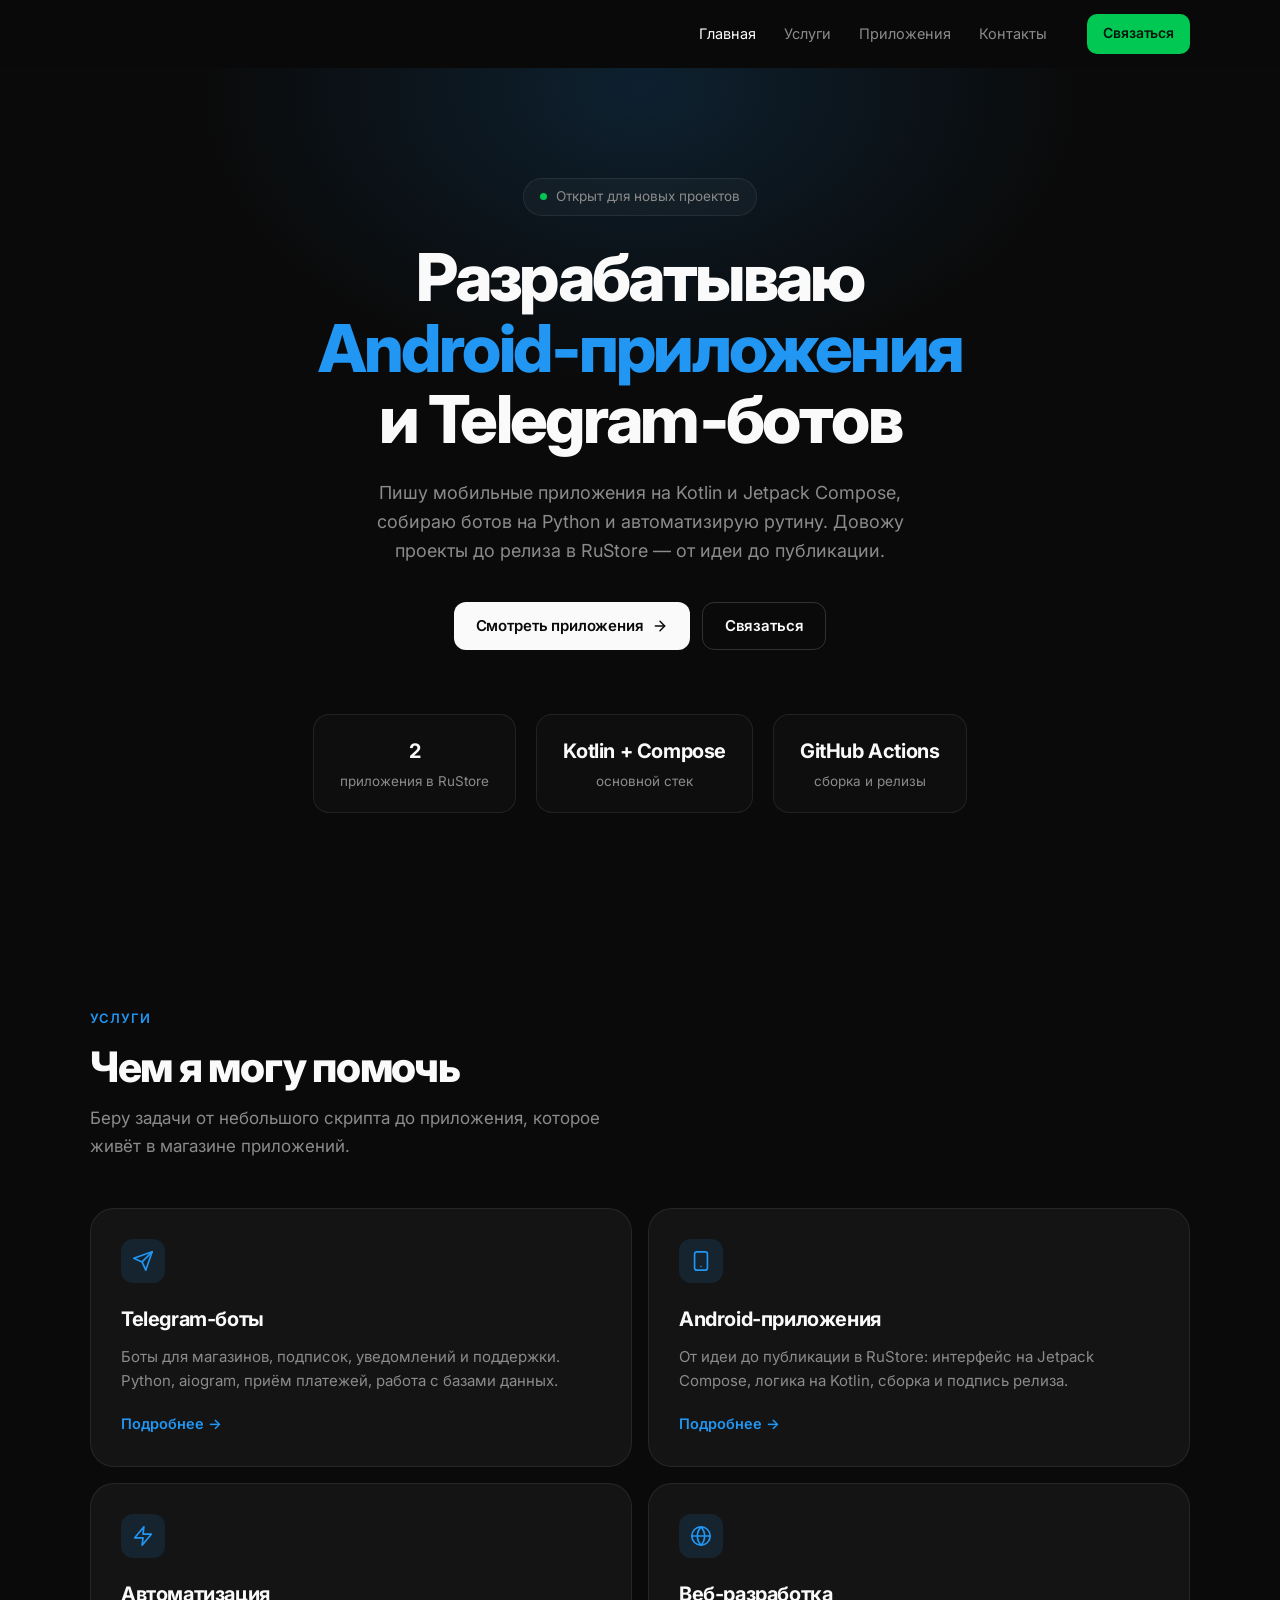
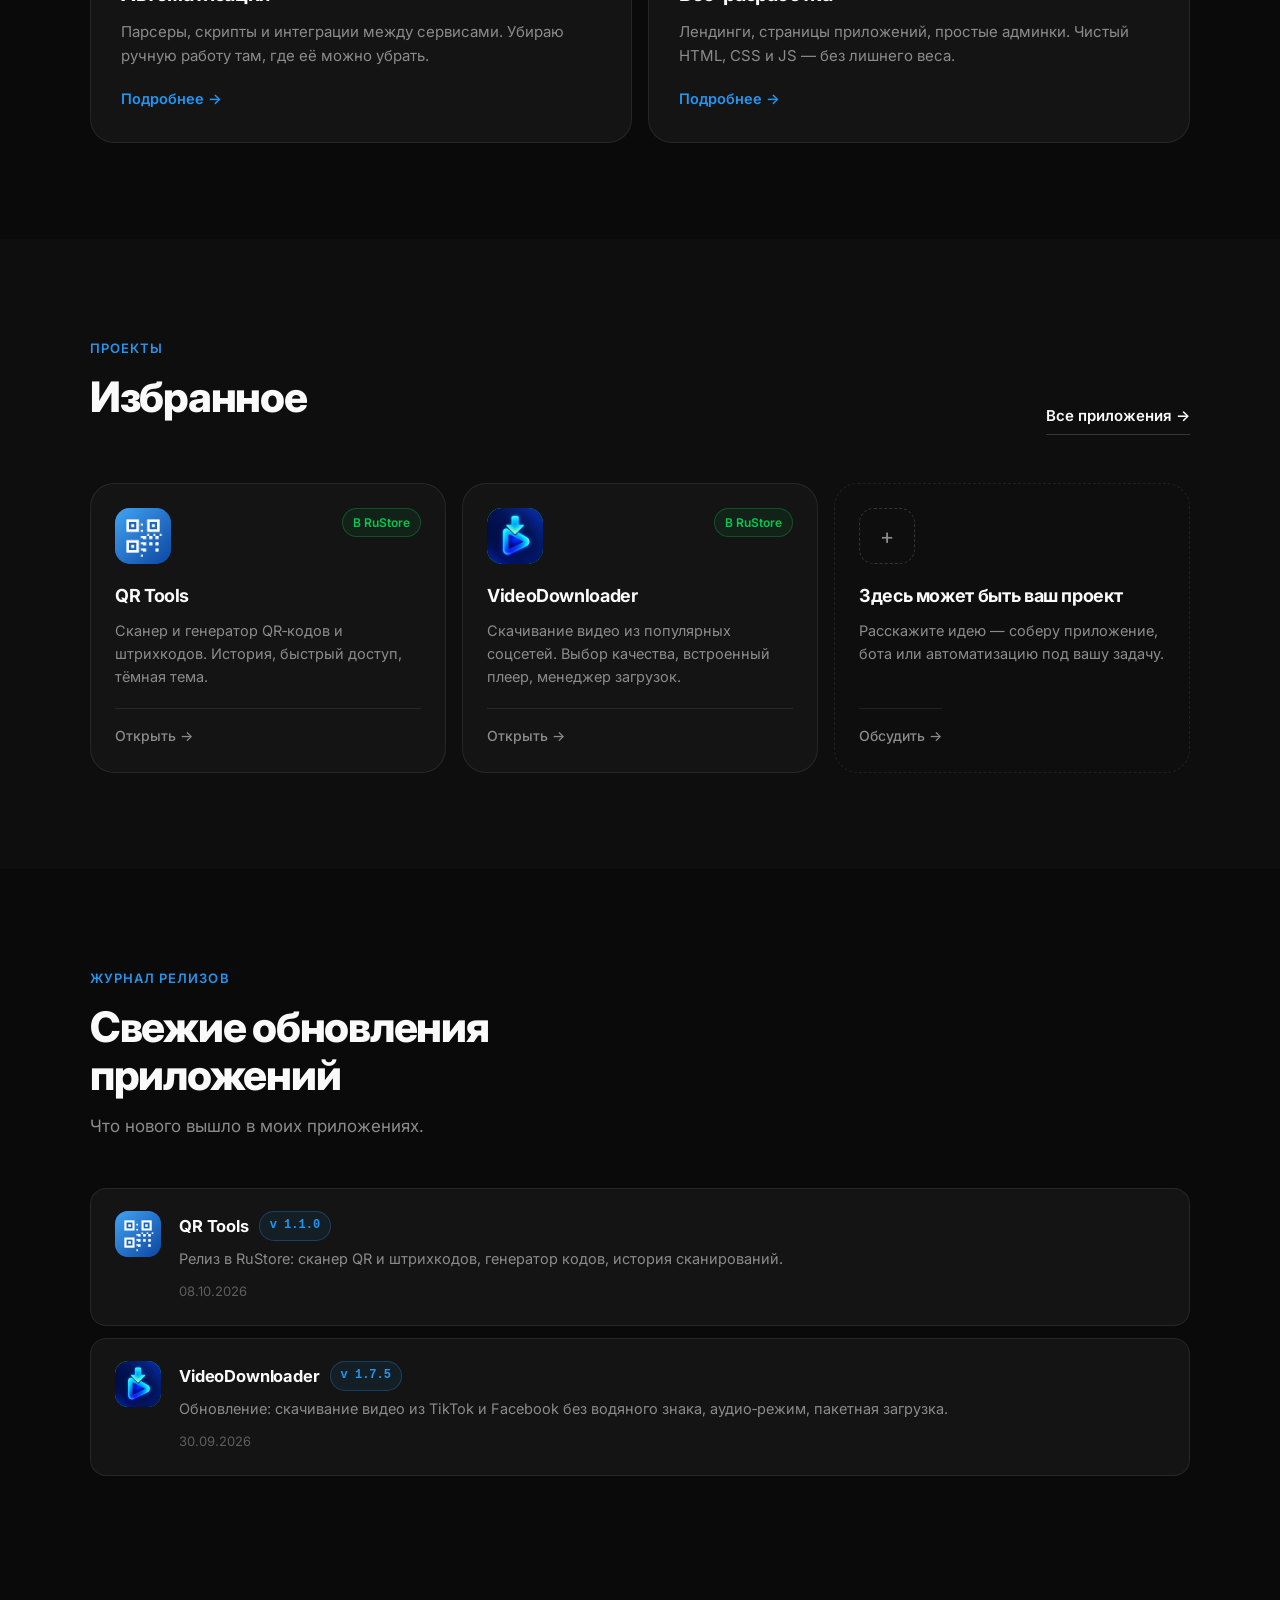
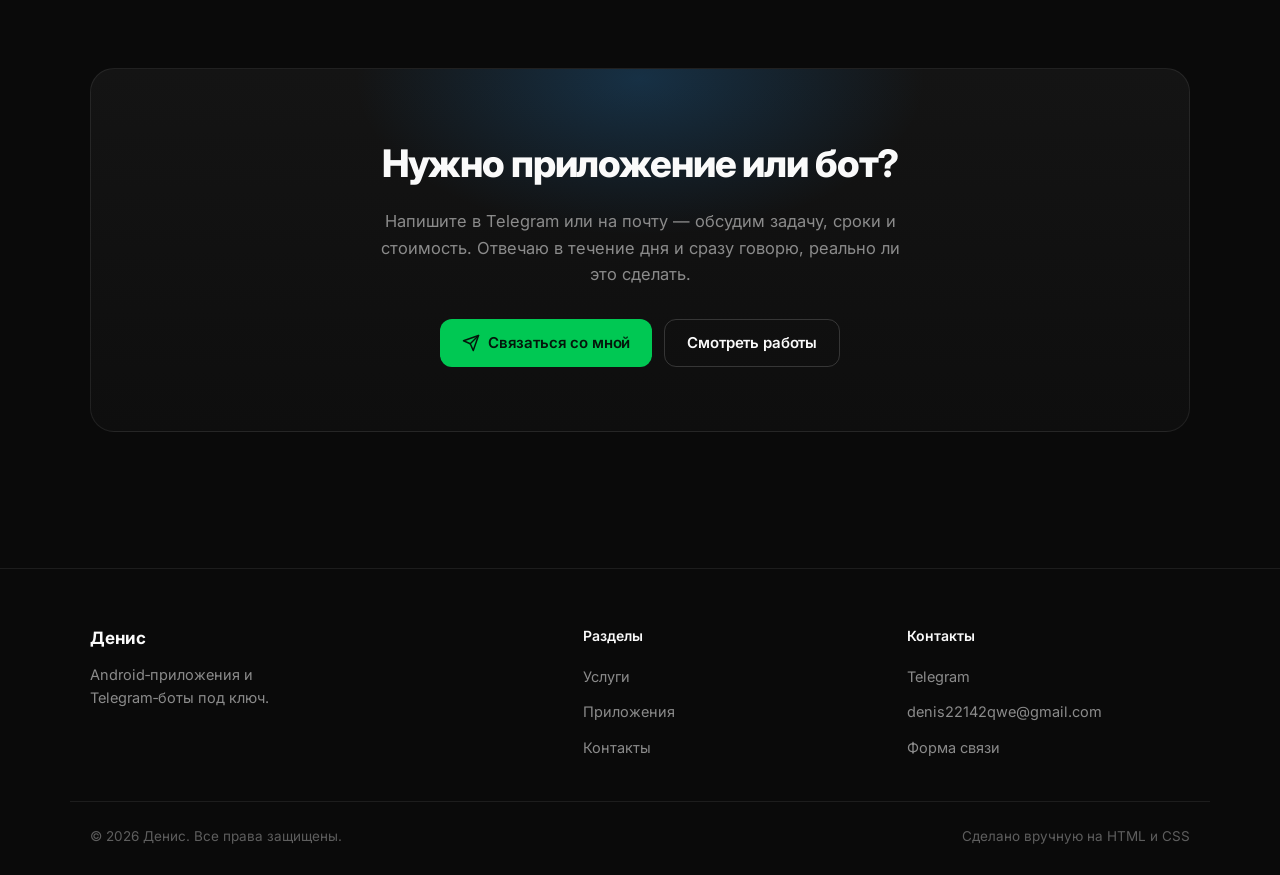
==== commit 90d21a80: "Update index.html" ====
--- a/index.html
+++ b/index.html
@@ -217,10 +217,10 @@
           <div class="update__body">
             <div class="update__top">
               <h3 class="update__title">QR Tools</h3>
-              <span class="badge badge--version">v 1.0.0</span>
+              <span class="badge badge--version">v 1.1.0</span>
             </div>
             <p class="update__text">Релиз в RuStore: сканер QR и штрихкодов, генератор кодов, история сканирований.</p>
-            <time class="update__date">04.10.2026</time>
+            <time class="update__date">08.10.2026</time>
           </div>
         </article>
 
--- a/assets/css/style.css
+++ b/assets/css/style.css
@@ -1549,4 +1549,64 @@
 .service-block,
 .showcase-item{
   scroll-margin-top: 88px;
-}+}
+
+/* ============================================================
+   ЛАЙТБОКС — навигация между скриншотами
+   ============================================================ */
+.lightbox__arrow{
+  position:absolute;
+  top:50%;
+  transform:translateY(-50%);
+  width:52px;height:52px;
+  border-radius:14px;
+  display:grid;place-items:center;
+  background:rgba(255,255,255,.08);
+  color:#fff;
+  border:1px solid rgba(255,255,255,.12);
+  cursor:pointer;
+  z-index:2;
+  transition:background .2s var(--ease),transform .2s var(--ease),opacity .2s var(--ease);
+}
+.lightbox__arrow svg{width:22px;height:22px}
+.lightbox__arrow:hover{
+  background:rgba(255,255,255,.18);
+}
+.lightbox__arrow:active{
+  transform:translateY(-50%) scale(.94);
+}
+.lightbox__arrow--prev{left:24px}
+.lightbox__arrow--next{right:24px}
+
+.lightbox__arrow[disabled]{
+  opacity:.25;
+  cursor:default;
+  pointer-events:none;
+}
+
+.lightbox__counter{
+  position:absolute;
+  left:50%;
+  bottom:24px;
+  transform:translateX(-50%);
+  padding:6px 14px;
+  border-radius:100px;
+  font-size:13px;
+  font-weight:600;
+  color:#B5B5B5;
+  background:rgba(255,255,255,.06);
+  border:1px solid rgba(255,255,255,.1);
+  letter-spacing:.02em;
+  z-index:2;
+  pointer-events:none;
+}
+
+@media (max-width:560px){
+  .lightbox__arrow{
+    width:44px;height:44px;
+    border-radius:12px;
+  }
+  .lightbox__arrow--prev{left:10px}
+  .lightbox__arrow--next{right:10px}
+  .lightbox__counter{bottom:14px}
+}
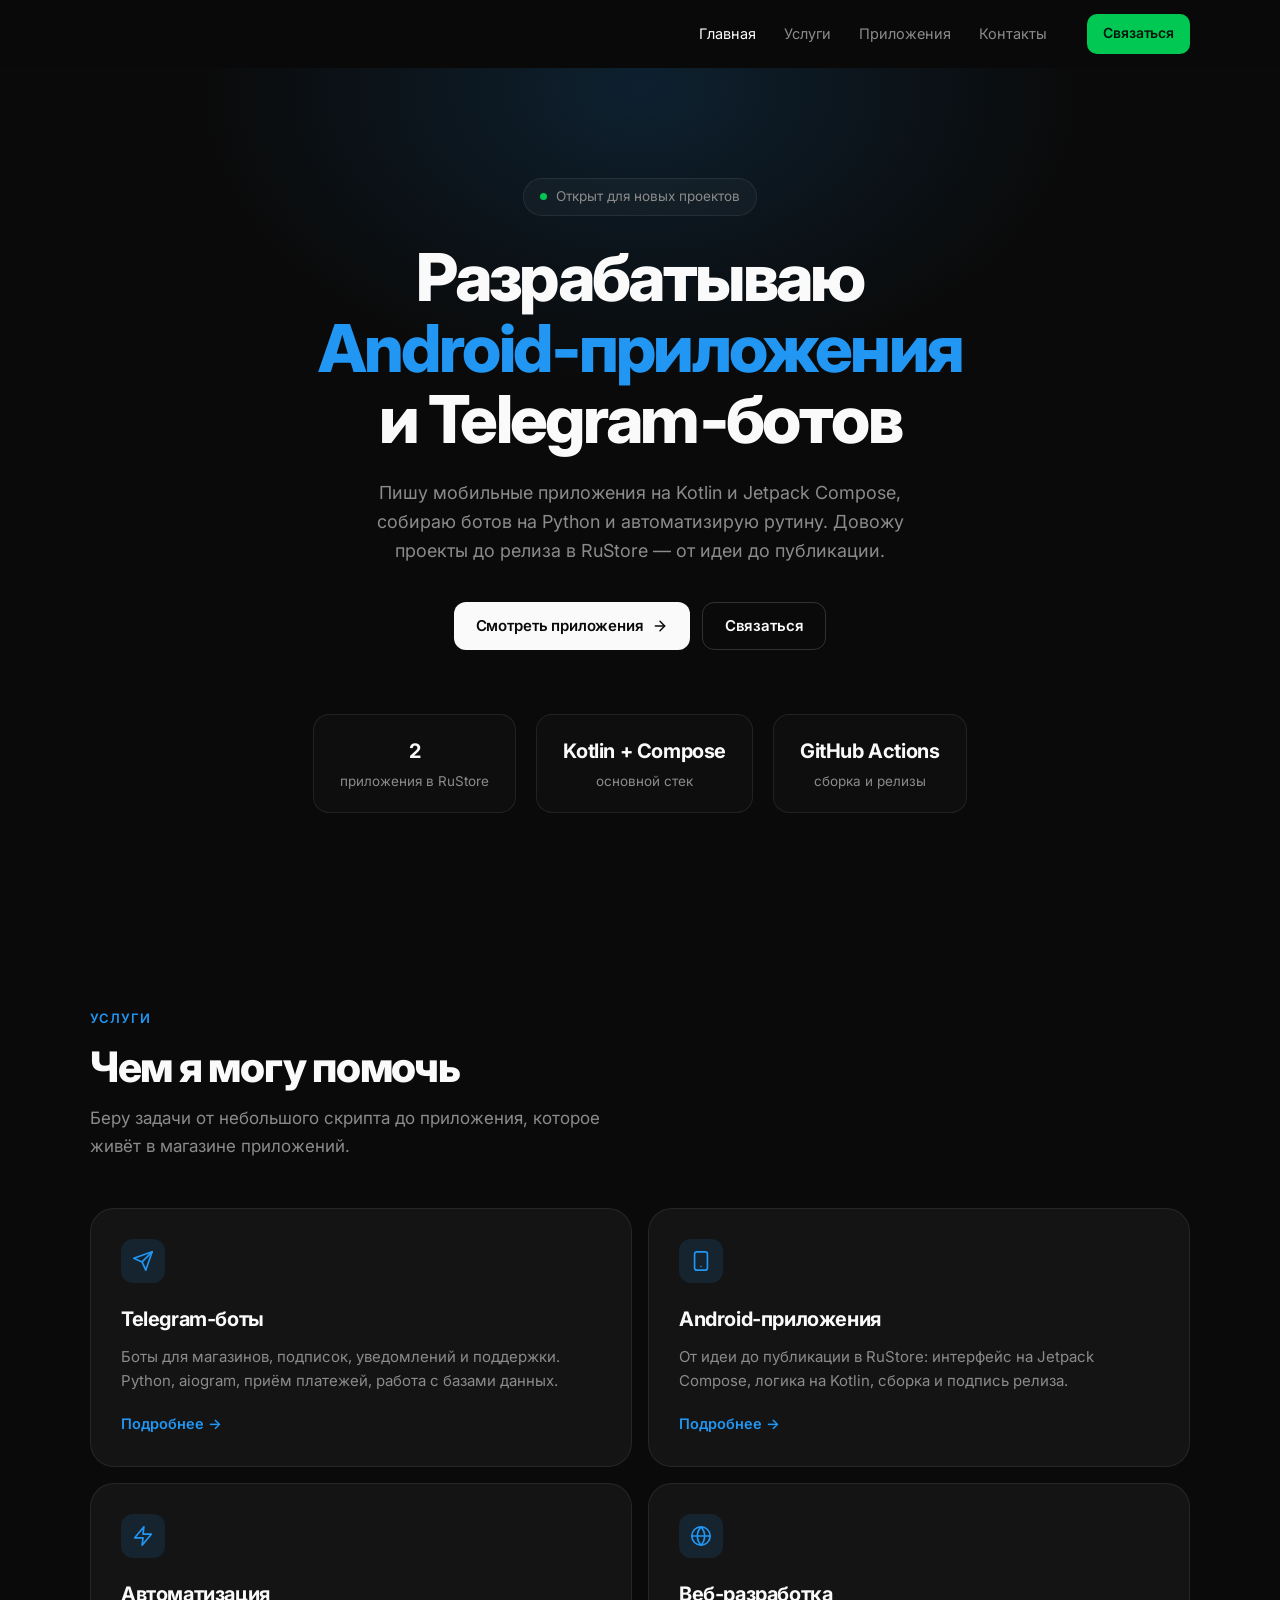
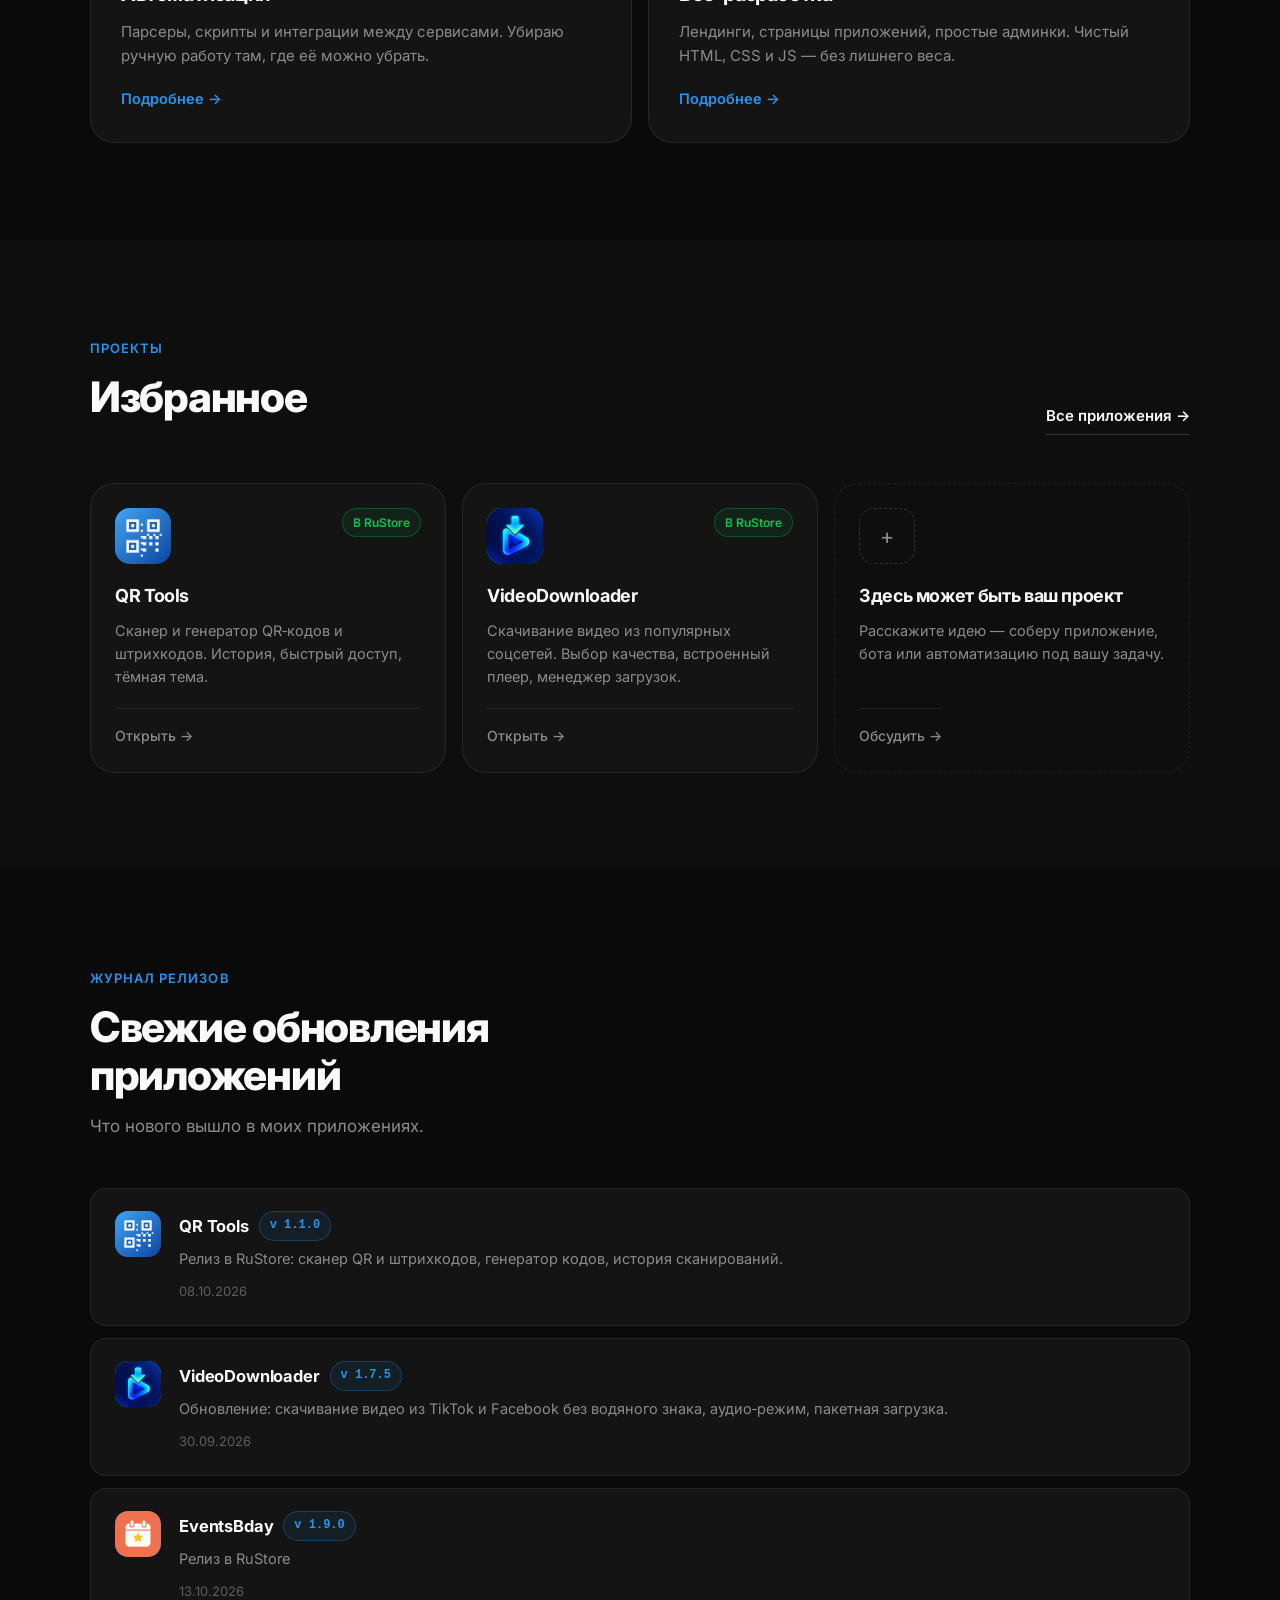
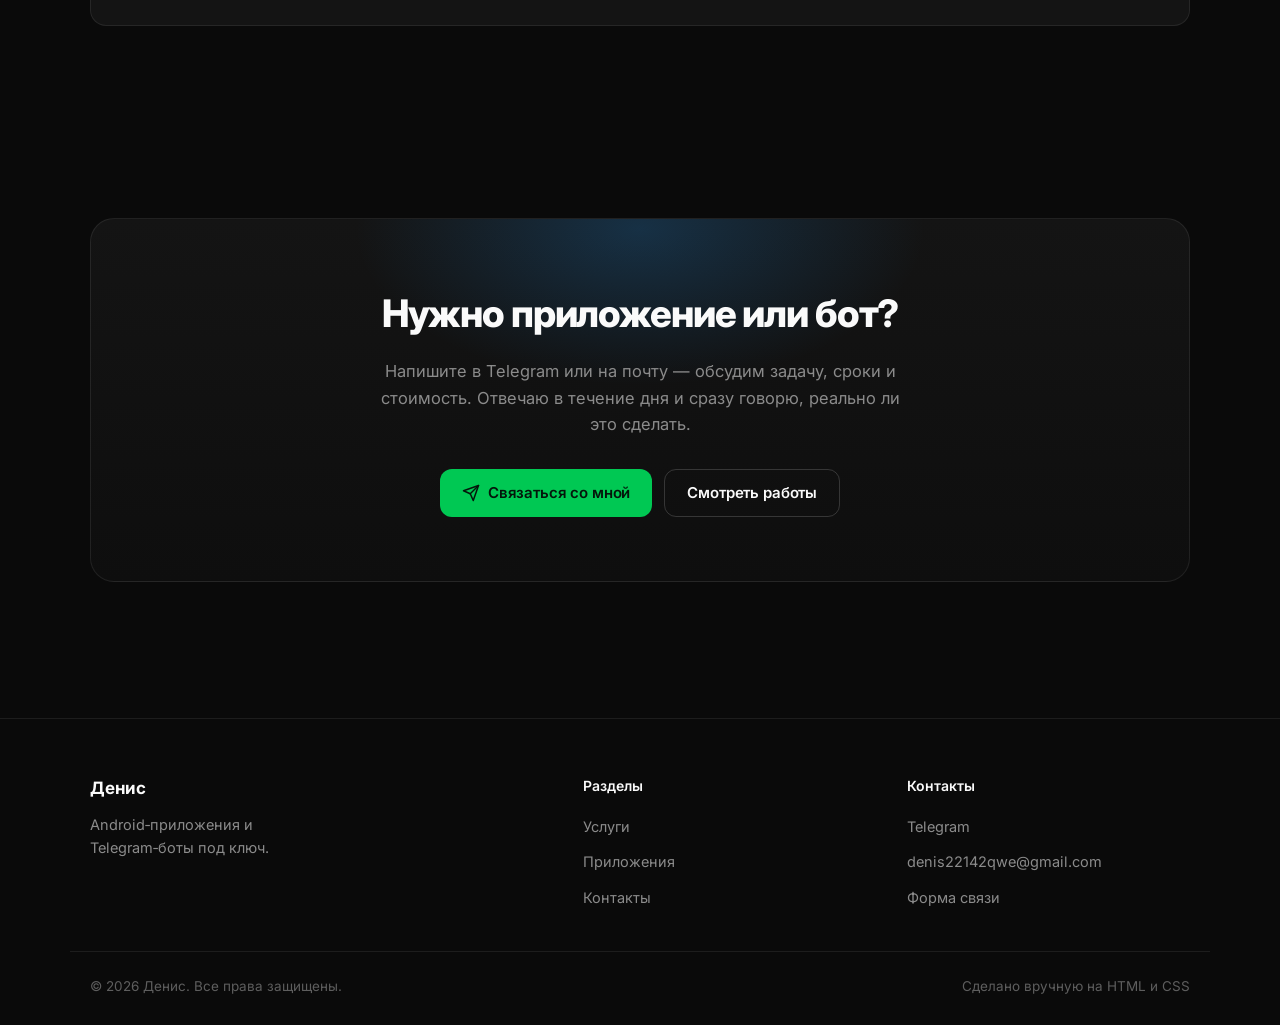
==== commit f9d28bdc: "Update index.html" ====
--- a/index.html
+++ b/index.html
@@ -235,6 +235,20 @@
             </div>
             <p class="update__text">Обновление: скачивание видео из TikTok и Facebook без водяного знака, аудио‑режим, пакетная загрузка.</p>
             <time class="update__date">30.09.2026</time>
+          </div>
+        </article>
+
+        <article class="update reveal">
+          <div class="app-icon app-icon--qr app-icon--sm">
+            <img src="assets/img/apps/EventsBday/0.png" alt="">
+          </div>
+          <div class="update__body">
+            <div class="update__top">
+              <h3 class="update__title">EventsBday</h3>
+              <span class="badge badge--version">v 1.9.0</span>
+            </div>
+            <p class="update__text">Релиз в RuStore</p>
+            <time class="update__date">13.10.2026</time>
           </div>
         </article>
 
